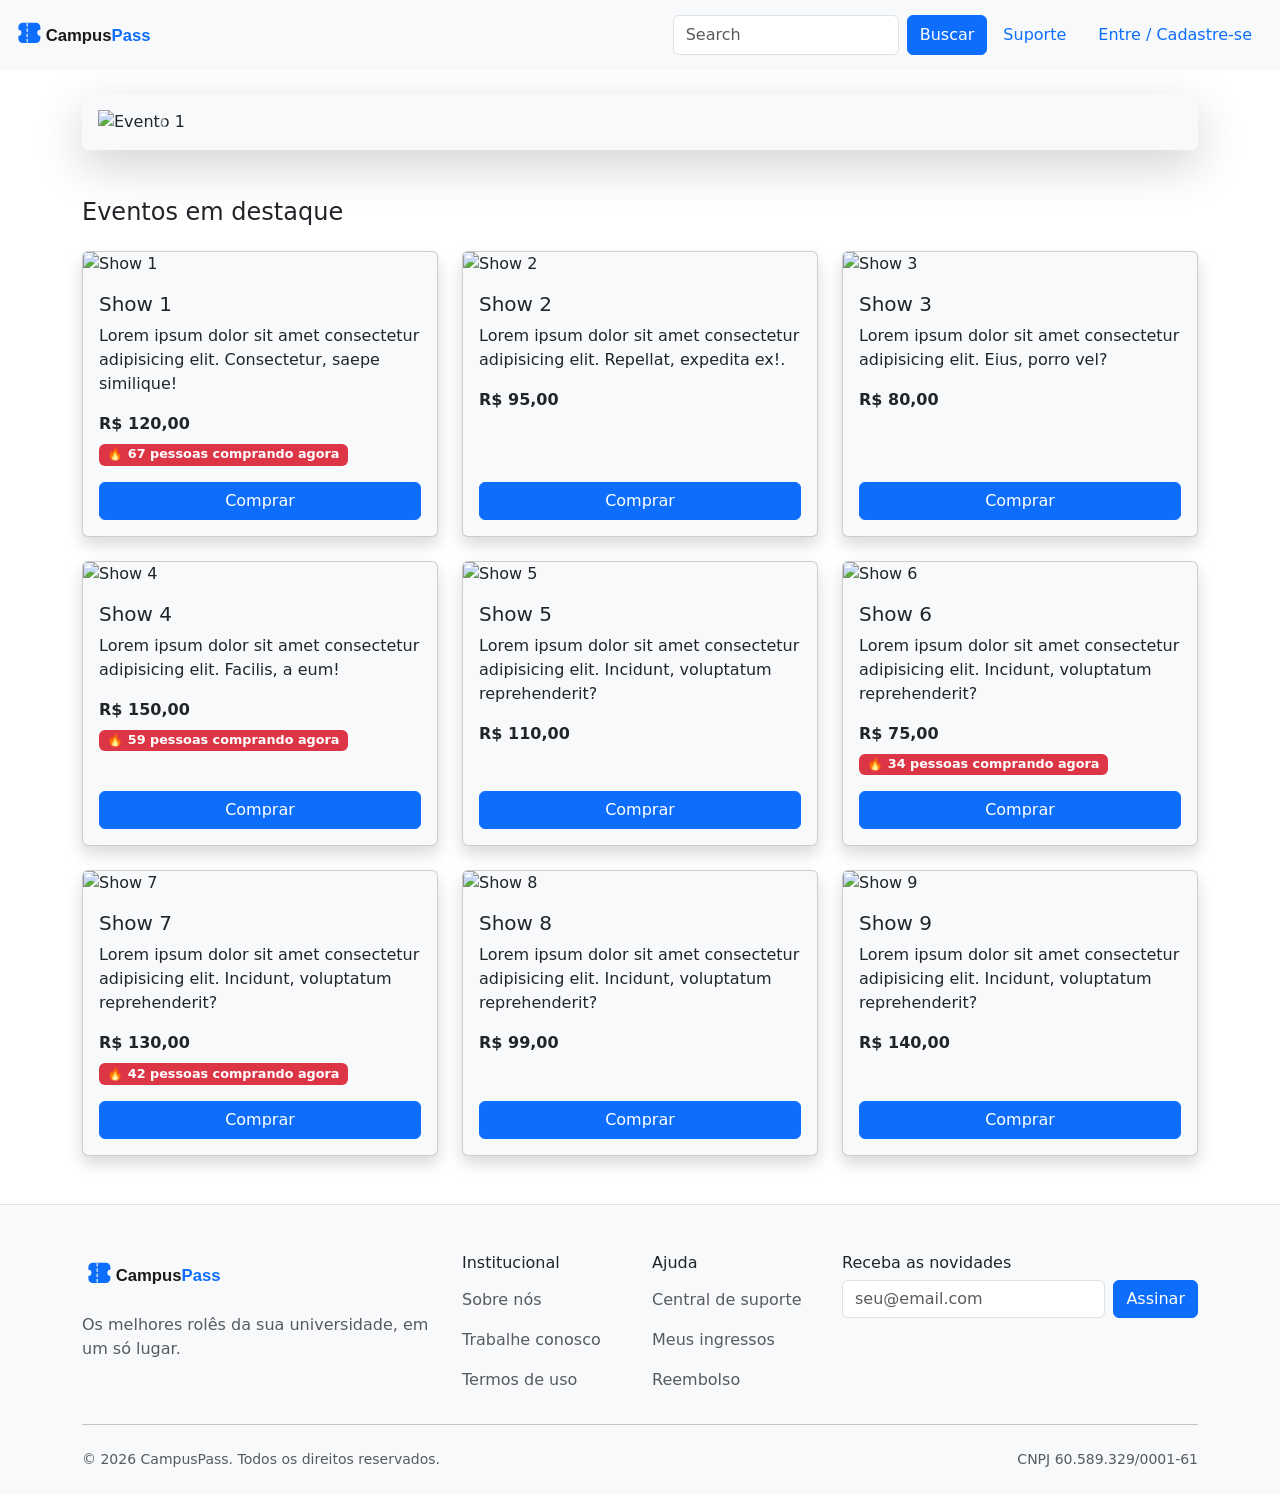
==== index.html @ 146cce56 "Prototipo do CampusPass" ====
<!DOCTYPE html>
<html lang="pt-br">
<head>
    <meta charset="UTF-8">
    <meta name="viewport" content="width=device-width, initial-scale=1.0">
    <link href="https://cdn.jsdelivr.net/npm/bootstrap@5.3.8/dist/css/bootstrap.min.css" rel="stylesheet"
        integrity="sha384-sRIl4kxILFvY47J16cr9ZwB07vP4J8+LH7qKQnuqkuIAvNWLzeN8tE5YBujZqJLB" crossorigin="anonymous">
    <link rel="icon" type="image/svg+xml" href="favicon.svg">
    <title>CampusPass</title>
    <style>
        .card {
            transition: transform .25s ease, box-shadow .25s ease;
        }

        .card:hover {
            transform: translateY(-8px);
            box-shadow: 0 1rem 2rem rgba(0, 0, 0, .18) !important;
        }

        .badge-urgencia {
            font-size: .8rem;
        }
    </style>
</head>

<body class="overflow-auto">
    <nav class="navbar bg-body-tertiary">
        <div class="container-fluid">
            <a class="navbar-brand" href="index.html">
                <img src="logo.svg" alt="CampusPass" width="150" height="44">
            </a>
            <div>
                <ul class="nav justify-content-end">
                    <form class="d-flex" role="search">
                        <input class="form-control me-2" type="search" placeholder="Search" aria-label="Search" />
                        <button class="btn btn-primary" type="submit">Buscar</button>
                    </form>
                    <li class="nav-item">
                        <a class="nav-link active" aria-current="page" href="#">Suporte</a>
                    </li>
                    <li class="nav-item">
                        <a class="nav-link" href="#">Entre / Cadastre-se</a>
                    </li>
                </ul>
            </div>
        </div>
    </nav>

    <div class="container">
        <div id="carouselExampleAutoplaying" class="carousel slide shadow-lg p-3 mb-5 bg-body-tertiary rounded mt-4" data-bs-ride="carousel">
            <div class="carousel-inner">
                <div class="carousel-item active">
                    <img src="https://picsum.photos/500/200" class="d-block w-100" alt="Evento 1">
                    <div class="carousel-caption d-none d-md-block">
                        <h5>Evento 1</h5>
                        <p>Some representative placeholder content for the first slide.</p>
                    </div>
                </div>
                <div class="carousel-item">
                    <img src="https://picsum.photos/500/200" class="d-block w-100" alt="Evento 2">
                    <div class="carousel-caption d-none d-md-block">
                        <h5>Evento 2</h5>
                        <p>Some representative placeholder content for the first slide.</p>
                    </div>
                </div>
                <div class="carousel-item">
                    <img src="https://picsum.photos/500/200" class="d-block w-100" alt="Evento 3">
                    <div class="carousel-caption d-none d-md-block">
                        <h5>Evento 3</h5>
                        <p>Some representative placeholder content for the first slide.</p>
                    </div>
                </div>
            </div>
            <button class="carousel-control-prev" type="button" data-bs-target="#carouselExampleAutoplaying"
                data-bs-slide="prev">
                <span class="carousel-control-prev-icon" aria-hidden="true"></span>
                <span class="visually-hidden">Anterior</span>
            </button>
            <button class="carousel-control-next" type="button" data-bs-target="#carouselExampleAutoplaying"
                data-bs-slide="next">
                <span class="carousel-control-next-icon" aria-hidden="true"></span>
                <span class="visually-hidden">Proximo</span>
            </button>
        </div>

        <h4 class="mt-5 mb-4">Eventos em destaque</h4>

        <div class="row row-cols-1 row-cols-md-3 g-4 mb-5">
            <div class="col">
                <div class="card shadow h-100 d-flex flex-column bg-body-tertiary rounded">
                    <img src="https://picsum.photos/500/200" class="card-img-top" alt="Show 1">
                    <div class="card-body d-flex flex-column">
                        <h5 class="card-title">Show 1</h5>
                        <p class="card-text">Lorem ipsum dolor sit amet consectetur adipisicing elit. Consectetur, saepe
                            similique!</p>
                        <p class="fw-semibold mb-2">R$ 120,00</p>
                        <span class="badge text-bg-danger badge-urgencia align-self-start mb-3">🔥 67 pessoas comprando agora</span>
                        <a href="comprar.html" class="btn btn-primary mt-auto">Comprar</a>
                    </div>
                </div>
            </div>
            <div class="col">
                <div class="card shadow h-100 d-flex flex-column bg-body-tertiary rounded">
                    <img src="https://picsum.photos/500/200" class="card-img-top" alt="Show 2">
                    <div class="card-body d-flex flex-column">
                        <h5 class="card-title">Show 2</h5>
                        <p class="card-text">Lorem ipsum dolor sit amet consectetur adipisicing elit. Repellat, expedita
                            ex!.</p>
                        <p class="fw-semibold mb-2">R$ 95,00</p>
                        <a href="comprar.html" class="btn btn-primary mt-auto">Comprar</a>
                    </div>
                </div>
            </div>
            <div class="col">
                <div class="card shadow h-100 d-flex flex-column bg-body-tertiary rounded">
                    <img src="https://picsum.photos/500/200" class="card-img-top" alt="Show 3">
                    <div class="card-body d-flex flex-column">
                        <h5 class="card-title">Show 3</h5>
                        <p class="card-text">Lorem ipsum dolor sit amet consectetur adipisicing elit. Eius, porro vel?</p>
                        <p class="fw-semibold mb-2">R$ 80,00</p>
                        <a href="comprar.html" class="btn btn-primary mt-auto">Comprar</a>
                    </div>
                </div>
            </div>
            <div class="col">
                <div class="card shadow h-100 d-flex flex-column bg-body-tertiary rounded">
                    <img src="https://picsum.photos/500/200" class="card-img-top" alt="Show 4">
                    <div class="card-body d-flex flex-column">
                        <h5 class="card-title">Show 4</h5>
                        <p class="card-text">Lorem ipsum dolor sit amet consectetur adipisicing elit. Facilis, a eum!</p>
                        <p class="fw-semibold mb-2">R$ 150,00</p>
                        <span class="badge text-bg-danger badge-urgencia align-self-start mb-3">🔥 59 pessoas comprando agora</span>
                        <a href="comprar.html" class="btn btn-primary mt-auto">Comprar</a>
                    </div>
                </div>
            </div>
            <div class="col">
                <div class="card shadow h-100 d-flex flex-column bg-body-tertiary rounded">
                    <img src="https://picsum.photos/500/200" class="card-img-top" alt="Show 5">
                    <div class="card-body d-flex flex-column">
                        <h5 class="card-title">Show 5</h5>
                        <p class="card-text">Lorem ipsum dolor sit amet consectetur adipisicing elit. Incidunt, voluptatum
                            reprehenderit?</p>
                        <p class="fw-semibold mb-2">R$ 110,00</p>
                        <a href="comprar.html" class="btn btn-primary mt-auto">Comprar</a>
                    </div>
                </div>
            </div>
            <div class="col">
                <div class="card shadow h-100 d-flex flex-column bg-body-tertiary rounded">
                    <img src="https://picsum.photos/500/200" class="card-img-top" alt="Show 6">
                    <div class="card-body d-flex flex-column">
                        <h5 class="card-title">Show 6</h5>
                        <p class="card-text">Lorem ipsum dolor sit amet consectetur adipisicing elit. Incidunt, voluptatum
                            reprehenderit?</p>
                        <p class="fw-semibold mb-2">R$ 75,00</p>
                        <span class="badge text-bg-danger badge-urgencia align-self-start mb-3">🔥 34 pessoas comprando agora</span>
                        <a href="comprar.html" class="btn btn-primary mt-auto">Comprar</a>
                    </div>
                </div>
            </div>
            <div class="col">
                <div class="card shadow h-100 d-flex flex-column bg-body-tertiary rounded">
                    <img src="https://picsum.photos/500/200" class="card-img-top" alt="Show 7">
                    <div class="card-body d-flex flex-column">
                        <h5 class="card-title">Show 7</h5>
                        <p class="card-text">Lorem ipsum dolor sit amet consectetur adipisicing elit. Incidunt, voluptatum
                            reprehenderit?</p>
                        <p class="fw-semibold mb-2">R$ 130,00</p>
                        <span class="badge text-bg-danger badge-urgencia align-self-start mb-3">🔥 42 pessoas comprando agora</span>
                        <a href="comprar.html" class="btn btn-primary mt-auto">Comprar</a>
                    </div>
                </div>
            </div>
            <div class="col">
                <div class="card shadow h-100 d-flex flex-column bg-body-tertiary rounded">
                    <img src="https://picsum.photos/500/200" class="card-img-top" alt="Show 8">
                    <div class="card-body d-flex flex-column">
                        <h5 class="card-title">Show 8</h5>
                        <p class="card-text">Lorem ipsum dolor sit amet consectetur adipisicing elit. Incidunt, voluptatum
                            reprehenderit?</p>
                        <p class="fw-semibold mb-2">R$ 99,00</p>
                        <a href="comprar.html" class="btn btn-primary mt-auto">Comprar</a>
                    </div>
                </div>
            </div>
            <div class="col">
                <div class="card shadow h-100 d-flex flex-column bg-body-tertiary rounded">
                    <img src="https://picsum.photos/500/200" class="card-img-top" alt="Show 9">
                    <div class="card-body d-flex flex-column">
                        <h5 class="card-title">Show 9</h5>
                        <p class="card-text">Lorem ipsum dolor sit amet consectetur adipisicing elit. Incidunt, voluptatum
                            reprehenderit?</p>
                        <p class="fw-semibold mb-2">R$ 140,00</p>
                        <a href="comprar.html" class="btn btn-primary mt-auto">Comprar</a>
                    </div>
                </div>
            </div>
        </div>
    </div>

    <footer class="bg-body-tertiary border-top mt-5 pt-5 pb-4">
        <div class="container">
            <div class="row gy-4">
                <div class="col-12 col-md-4">
                    <img src="logo.svg" alt="CampusPass" width="150" height="44">
                    <p class="text-body-secondary mt-3 mb-0">
                        Os melhores rolês da sua universidade, em um só lugar.
                    </p>
                </div>
                <div class="col-6 col-md-2">
                    <h6>Institucional</h6>
                    <ul class="nav flex-column">
                        <li class="nav-item"><a href="#" class="nav-link px-0 text-body-secondary">Sobre nós</a></li>
                        <li class="nav-item"><a href="#" class="nav-link px-0 text-body-secondary">Trabalhe conosco</a></li>
                        <li class="nav-item"><a href="#" class="nav-link px-0 text-body-secondary">Termos de uso</a></li>
                    </ul>
                </div>
                <div class="col-6 col-md-2">
                    <h6>Ajuda</h6>
                    <ul class="nav flex-column">
                        <li class="nav-item"><a href="#" class="nav-link px-0 text-body-secondary">Central de suporte</a></li>
                        <li class="nav-item"><a href="#" class="nav-link px-0 text-body-secondary">Meus ingressos</a></li>
                        <li class="nav-item"><a href="#" class="nav-link px-0 text-body-secondary">Reembolso</a></li>
                    </ul>
                </div>
                <div class="col-12 col-md-4">
                    <h6>Receba as novidades</h6>
                    <form class="d-flex gap-2">
                        <input type="email" class="form-control" placeholder="seu@email.com" aria-label="E-mail">
                        <button class="btn btn-primary" type="submit">Assinar</button>
                    </form>
                </div>
            </div>
            <hr class="my-4">
            <div class="d-flex flex-column flex-sm-row justify-content-between align-items-center">
                <small class="text-body-secondary">© 2026 CampusPass. Todos os direitos reservados.</small>
                <small class="text-body-secondary">CNPJ 60.589.329/0001-61</small>
            </div>
        </div>
    </footer>

    <script src="https://cdn.jsdelivr.net/npm/bootstrap@5.3.8/dist/js/bootstrap.bundle.min.js"
        integrity="sha384-FKyoEForCGlyvwx9Hj09JcYn3nv7wiPVlz7YYwJrWVcXK/BmnVDxM+D2scQbITxI"
        crossorigin="anonymous"></script>
</body>
</html>
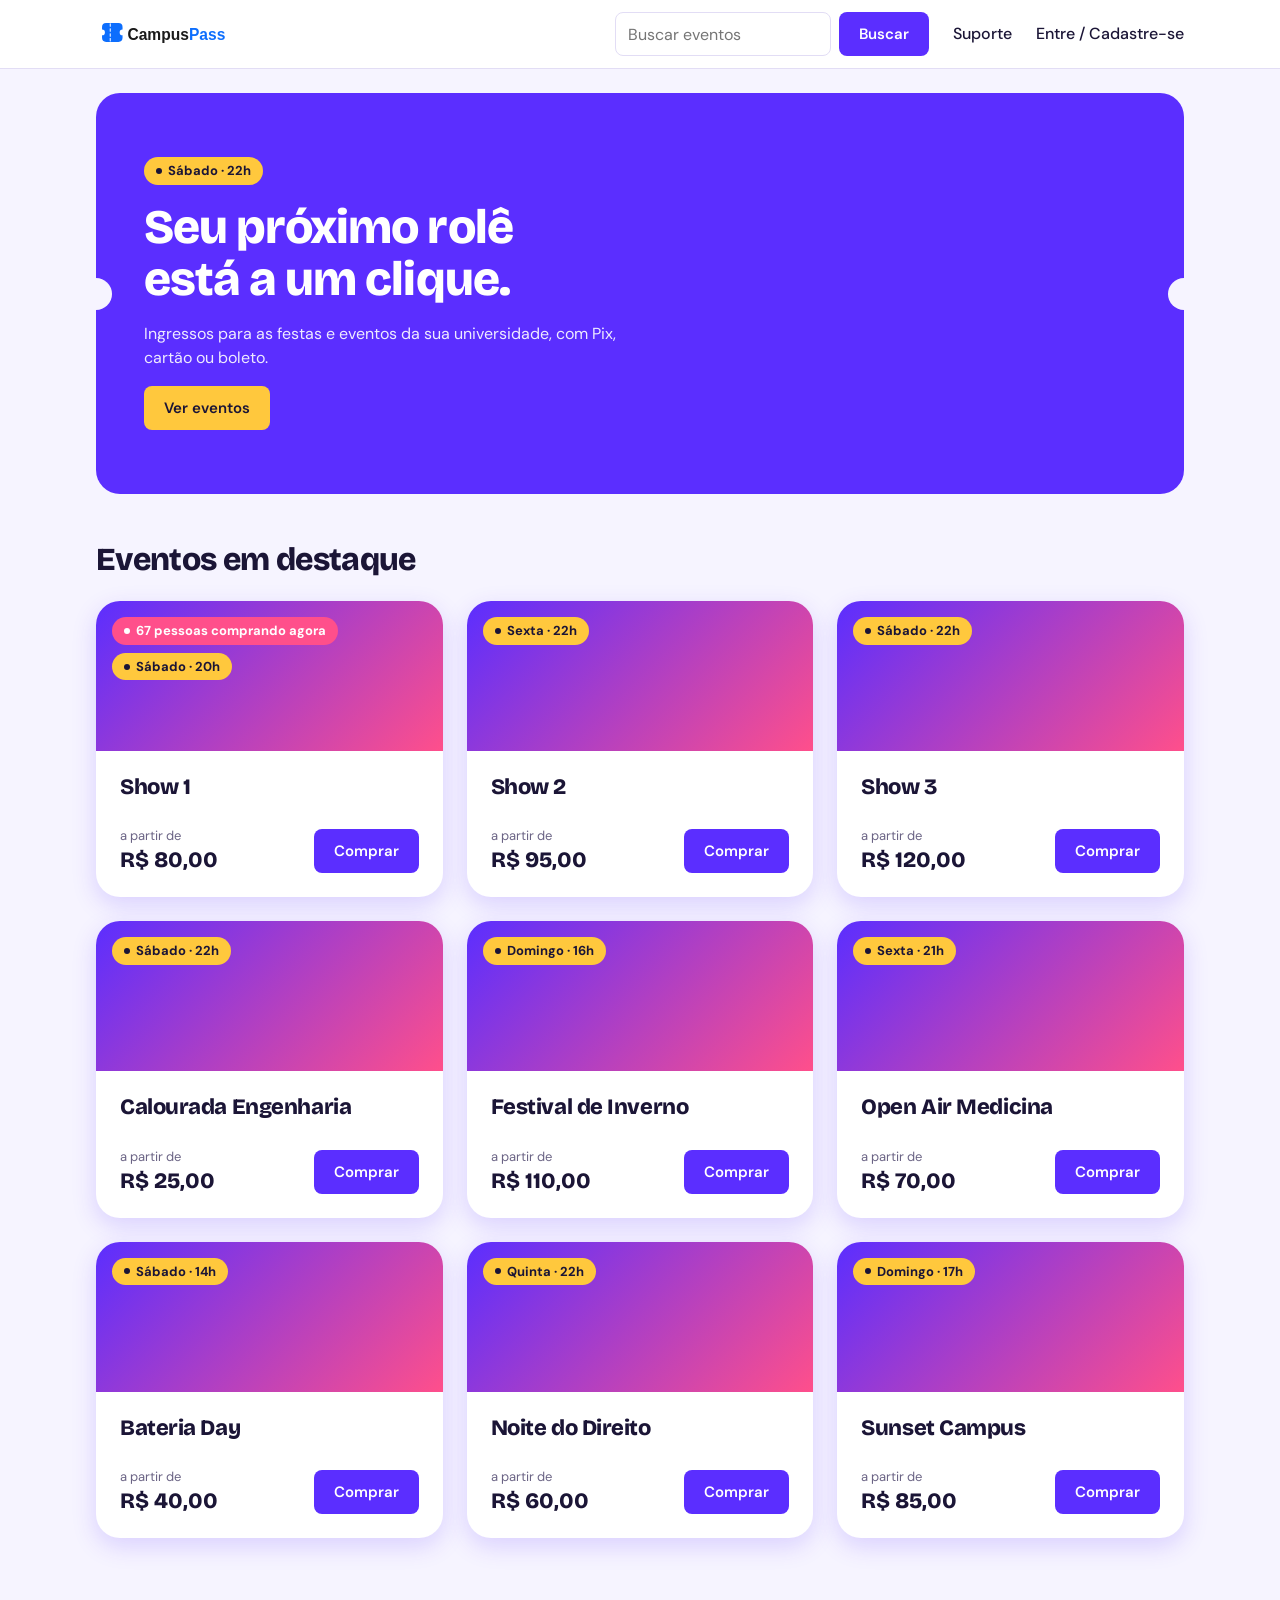
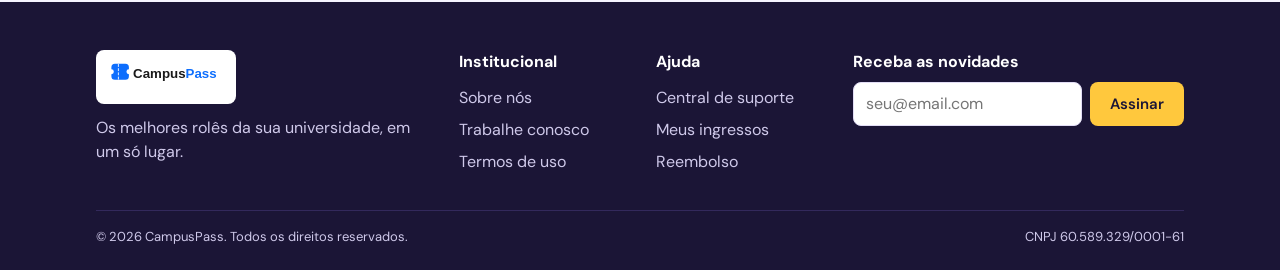
==== commit 8e06a0f2: "código atualizado para a versão do design system" ====
--- a/index.html
+++ b/index.html
@@ -1,247 +1,18 @@
-<!DOCTYPE html>
-<html lang="pt-br">
-<head>
-    <meta charset="UTF-8">
-    <meta name="viewport" content="width=device-width, initial-scale=1.0">
-    <link href="https://cdn.jsdelivr.net/npm/bootstrap@5.3.8/dist/css/bootstrap.min.css" rel="stylesheet"
-        integrity="sha384-sRIl4kxILFvY47J16cr9ZwB07vP4J8+LH7qKQnuqkuIAvNWLzeN8tE5YBujZqJLB" crossorigin="anonymous">
-    <link rel="icon" type="image/svg+xml" href="favicon.svg">
-    <title>CampusPass</title>
-    <style>
-        .card {
-            transition: transform .25s ease, box-shadow .25s ease;
-        }
-
-        .card:hover {
-            transform: translateY(-8px);
-            box-shadow: 0 1rem 2rem rgba(0, 0, 0, .18) !important;
-        }
-
-        .badge-urgencia {
-            font-size: .8rem;
-        }
-    </style>
-</head>
-
-<body class="overflow-auto">
-    <nav class="navbar bg-body-tertiary">
-        <div class="container-fluid">
-            <a class="navbar-brand" href="index.html">
-                <img src="logo.svg" alt="CampusPass" width="150" height="44">
-            </a>
-            <div>
-                <ul class="nav justify-content-end">
-                    <form class="d-flex" role="search">
-                        <input class="form-control me-2" type="search" placeholder="Search" aria-label="Search" />
-                        <button class="btn btn-primary" type="submit">Buscar</button>
-                    </form>
-                    <li class="nav-item">
-                        <a class="nav-link active" aria-current="page" href="#">Suporte</a>
-                    </li>
-                    <li class="nav-item">
-                        <a class="nav-link" href="#">Entre / Cadastre-se</a>
-                    </li>
-                </ul>
-            </div>
-        </div>
-    </nav>
-
-    <div class="container">
-        <div id="carouselExampleAutoplaying" class="carousel slide shadow-lg p-3 mb-5 bg-body-tertiary rounded mt-4" data-bs-ride="carousel">
-            <div class="carousel-inner">
-                <div class="carousel-item active">
-                    <img src="https://picsum.photos/500/200" class="d-block w-100" alt="Evento 1">
-                    <div class="carousel-caption d-none d-md-block">
-                        <h5>Evento 1</h5>
-                        <p>Some representative placeholder content for the first slide.</p>
-                    </div>
-                </div>
-                <div class="carousel-item">
-                    <img src="https://picsum.photos/500/200" class="d-block w-100" alt="Evento 2">
-                    <div class="carousel-caption d-none d-md-block">
-                        <h5>Evento 2</h5>
-                        <p>Some representative placeholder content for the first slide.</p>
-                    </div>
-                </div>
-                <div class="carousel-item">
-                    <img src="https://picsum.photos/500/200" class="d-block w-100" alt="Evento 3">
-                    <div class="carousel-caption d-none d-md-block">
-                        <h5>Evento 3</h5>
-                        <p>Some representative placeholder content for the first slide.</p>
-                    </div>
-                </div>
-            </div>
-            <button class="carousel-control-prev" type="button" data-bs-target="#carouselExampleAutoplaying"
-                data-bs-slide="prev">
-                <span class="carousel-control-prev-icon" aria-hidden="true"></span>
-                <span class="visually-hidden">Anterior</span>
-            </button>
-            <button class="carousel-control-next" type="button" data-bs-target="#carouselExampleAutoplaying"
-                data-bs-slide="next">
-                <span class="carousel-control-next-icon" aria-hidden="true"></span>
-                <span class="visually-hidden">Proximo</span>
-            </button>
-        </div>
-
-        <h4 class="mt-5 mb-4">Eventos em destaque</h4>
-
-        <div class="row row-cols-1 row-cols-md-3 g-4 mb-5">
-            <div class="col">
-                <div class="card shadow h-100 d-flex flex-column bg-body-tertiary rounded">
-                    <img src="https://picsum.photos/500/200" class="card-img-top" alt="Show 1">
-                    <div class="card-body d-flex flex-column">
-                        <h5 class="card-title">Show 1</h5>
-                        <p class="card-text">Lorem ipsum dolor sit amet consectetur adipisicing elit. Consectetur, saepe
-                            similique!</p>
-                        <p class="fw-semibold mb-2">R$ 120,00</p>
-                        <span class="badge text-bg-danger badge-urgencia align-self-start mb-3">🔥 67 pessoas comprando agora</span>
-                        <a href="comprar.html" class="btn btn-primary mt-auto">Comprar</a>
-                    </div>
-                </div>
-            </div>
-            <div class="col">
-                <div class="card shadow h-100 d-flex flex-column bg-body-tertiary rounded">
-                    <img src="https://picsum.photos/500/200" class="card-img-top" alt="Show 2">
-                    <div class="card-body d-flex flex-column">
-                        <h5 class="card-title">Show 2</h5>
-                        <p class="card-text">Lorem ipsum dolor sit amet consectetur adipisicing elit. Repellat, expedita
-                            ex!.</p>
-                        <p class="fw-semibold mb-2">R$ 95,00</p>
-                        <a href="comprar.html" class="btn btn-primary mt-auto">Comprar</a>
-                    </div>
-                </div>
-            </div>
-            <div class="col">
-                <div class="card shadow h-100 d-flex flex-column bg-body-tertiary rounded">
-                    <img src="https://picsum.photos/500/200" class="card-img-top" alt="Show 3">
-                    <div class="card-body d-flex flex-column">
-                        <h5 class="card-title">Show 3</h5>
-                        <p class="card-text">Lorem ipsum dolor sit amet consectetur adipisicing elit. Eius, porro vel?</p>
-                        <p class="fw-semibold mb-2">R$ 80,00</p>
-                        <a href="comprar.html" class="btn btn-primary mt-auto">Comprar</a>
-                    </div>
-                </div>
-            </div>
-            <div class="col">
-                <div class="card shadow h-100 d-flex flex-column bg-body-tertiary rounded">
-                    <img src="https://picsum.photos/500/200" class="card-img-top" alt="Show 4">
-                    <div class="card-body d-flex flex-column">
-                        <h5 class="card-title">Show 4</h5>
-                        <p class="card-text">Lorem ipsum dolor sit amet consectetur adipisicing elit. Facilis, a eum!</p>
-                        <p class="fw-semibold mb-2">R$ 150,00</p>
-                        <span class="badge text-bg-danger badge-urgencia align-self-start mb-3">🔥 59 pessoas comprando agora</span>
-                        <a href="comprar.html" class="btn btn-primary mt-auto">Comprar</a>
-                    </div>
-                </div>
-            </div>
-            <div class="col">
-                <div class="card shadow h-100 d-flex flex-column bg-body-tertiary rounded">
-                    <img src="https://picsum.photos/500/200" class="card-img-top" alt="Show 5">
-                    <div class="card-body d-flex flex-column">
-                        <h5 class="card-title">Show 5</h5>
-                        <p class="card-text">Lorem ipsum dolor sit amet consectetur adipisicing elit. Incidunt, voluptatum
-                            reprehenderit?</p>
-                        <p class="fw-semibold mb-2">R$ 110,00</p>
-                        <a href="comprar.html" class="btn btn-primary mt-auto">Comprar</a>
-                    </div>
-                </div>
-            </div>
-            <div class="col">
-                <div class="card shadow h-100 d-flex flex-column bg-body-tertiary rounded">
-                    <img src="https://picsum.photos/500/200" class="card-img-top" alt="Show 6">
-                    <div class="card-body d-flex flex-column">
-                        <h5 class="card-title">Show 6</h5>
-                        <p class="card-text">Lorem ipsum dolor sit amet consectetur adipisicing elit. Incidunt, voluptatum
-                            reprehenderit?</p>
-                        <p class="fw-semibold mb-2">R$ 75,00</p>
-                        <span class="badge text-bg-danger badge-urgencia align-self-start mb-3">🔥 34 pessoas comprando agora</span>
-                        <a href="comprar.html" class="btn btn-primary mt-auto">Comprar</a>
-                    </div>
-                </div>
-            </div>
-            <div class="col">
-                <div class="card shadow h-100 d-flex flex-column bg-body-tertiary rounded">
-                    <img src="https://picsum.photos/500/200" class="card-img-top" alt="Show 7">
-                    <div class="card-body d-flex flex-column">
-                        <h5 class="card-title">Show 7</h5>
-                        <p class="card-text">Lorem ipsum dolor sit amet consectetur adipisicing elit. Incidunt, voluptatum
-                            reprehenderit?</p>
-                        <p class="fw-semibold mb-2">R$ 130,00</p>
-                        <span class="badge text-bg-danger badge-urgencia align-self-start mb-3">🔥 42 pessoas comprando agora</span>
-                        <a href="comprar.html" class="btn btn-primary mt-auto">Comprar</a>
-                    </div>
-                </div>
-            </div>
-            <div class="col">
-                <div class="card shadow h-100 d-flex flex-column bg-body-tertiary rounded">
-                    <img src="https://picsum.photos/500/200" class="card-img-top" alt="Show 8">
-                    <div class="card-body d-flex flex-column">
-                        <h5 class="card-title">Show 8</h5>
-                        <p class="card-text">Lorem ipsum dolor sit amet consectetur adipisicing elit. Incidunt, voluptatum
-                            reprehenderit?</p>
-                        <p class="fw-semibold mb-2">R$ 99,00</p>
-                        <a href="comprar.html" class="btn btn-primary mt-auto">Comprar</a>
-                    </div>
-                </div>
-            </div>
-            <div class="col">
-                <div class="card shadow h-100 d-flex flex-column bg-body-tertiary rounded">
-                    <img src="https://picsum.photos/500/200" class="card-img-top" alt="Show 9">
-                    <div class="card-body d-flex flex-column">
-                        <h5 class="card-title">Show 9</h5>
-                        <p class="card-text">Lorem ipsum dolor sit amet consectetur adipisicing elit. Incidunt, voluptatum
-                            reprehenderit?</p>
-                        <p class="fw-semibold mb-2">R$ 140,00</p>
-                        <a href="comprar.html" class="btn btn-primary mt-auto">Comprar</a>
-                    </div>
-                </div>
-            </div>
-        </div>
-    </div>
-
-    <footer class="bg-body-tertiary border-top mt-5 pt-5 pb-4">
-        <div class="container">
-            <div class="row gy-4">
-                <div class="col-12 col-md-4">
-                    <img src="logo.svg" alt="CampusPass" width="150" height="44">
-                    <p class="text-body-secondary mt-3 mb-0">
-                        Os melhores rolês da sua universidade, em um só lugar.
-                    </p>
-                </div>
-                <div class="col-6 col-md-2">
-                    <h6>Institucional</h6>
-                    <ul class="nav flex-column">
-                        <li class="nav-item"><a href="#" class="nav-link px-0 text-body-secondary">Sobre nós</a></li>
-                        <li class="nav-item"><a href="#" class="nav-link px-0 text-body-secondary">Trabalhe conosco</a></li>
-                        <li class="nav-item"><a href="#" class="nav-link px-0 text-body-secondary">Termos de uso</a></li>
-                    </ul>
-                </div>
-                <div class="col-6 col-md-2">
-                    <h6>Ajuda</h6>
-                    <ul class="nav flex-column">
-                        <li class="nav-item"><a href="#" class="nav-link px-0 text-body-secondary">Central de suporte</a></li>
-                        <li class="nav-item"><a href="#" class="nav-link px-0 text-body-secondary">Meus ingressos</a></li>
-                        <li class="nav-item"><a href="#" class="nav-link px-0 text-body-secondary">Reembolso</a></li>
-                    </ul>
-                </div>
-                <div class="col-12 col-md-4">
-                    <h6>Receba as novidades</h6>
-                    <form class="d-flex gap-2">
-                        <input type="email" class="form-control" placeholder="seu@email.com" aria-label="E-mail">
-                        <button class="btn btn-primary" type="submit">Assinar</button>
-                    </form>
-                </div>
-            </div>
-            <hr class="my-4">
-            <div class="d-flex flex-column flex-sm-row justify-content-between align-items-center">
-                <small class="text-body-secondary">© 2026 CampusPass. Todos os direitos reservados.</small>
-                <small class="text-body-secondary">CNPJ 60.589.329/0001-61</small>
-            </div>
-        </div>
-    </footer>
-
-    <script src="https://cdn.jsdelivr.net/npm/bootstrap@5.3.8/dist/js/bootstrap.bundle.min.js"
-        integrity="sha384-FKyoEForCGlyvwx9Hj09JcYn3nv7wiPVlz7YYwJrWVcXK/BmnVDxM+D2scQbITxI"
-        crossorigin="anonymous"></script>
-</body>
-</html>+<!DOCTYPE html>
+<html lang="pt-br"><head><meta charset="UTF-8"><meta name="viewport" content="width=device-width, initial-scale=1.0"><link rel="icon" type="image/svg+xml" sizes="any" href="favicon.svg?v=2"><link rel="preconnect" href="https://fonts.googleapis.com"><link rel="preconnect" href="https://fonts.gstatic.com" crossorigin><link href="https://fonts.googleapis.com/css2?family=Bricolage+Grotesque:wght@600;800&family=DM+Sans:wght@400;500;600;700&display=swap" rel="stylesheet"><link rel="stylesheet" href="styles.css"><title>CampusPass</title></head>
+<body data-page="index">
+<main class="wrap">
+  <section class="hero">
+    <span class="tag yellow">Sábado · 22h</span>
+    <h1>Seu próximo rolê está a um clique.</h1>
+    <p>Ingressos para as festas e eventos da sua universidade, com Pix, cartão ou boleto.</p>
+    <a class="btn btn-yellow" href="#eventos">Ver eventos</a>
+  </section>
+  <section id="eventos">
+    <div class="sec-head"><h2>Eventos em destaque</h2>
+    </div>
+    <div class="grid" id="listaEventos"></div>
+  </section>
+</main>
+<script src="site.js"></script>
+</body></html>
--- a/styles.css
+++ b/styles.css
@@ -0,0 +1,824 @@
+:root {
+  /* Cores da marca */
+  --violet: #5B2EFF;   /* Pass Violeta  — primária  */
+  --coral:  #FF4F8B;   /* Rolê Coral    — destaque  */
+  --yellow: #FFC83D;   /* Pista Amarelo — selo e foco */
+  --night:  #1B1536;   /* Noite         — texto     */
+  --paper:  #F6F4FF;   /* Papel         — fundo     */
+  --green:  #12805C;   /* Confirmado    — sucesso   */
+
+  --bg:      var(--paper);
+  --surface: #FFFFFF;
+  --text:    var(--night);
+  --muted:   #6B6485;
+  --line:    #E2DDF5;
+  --soft:    #ECE8FF;
+  --link:    #5B2EFF;
+  --err:     #D8264A;
+  --r1: 8px;
+  --r2: 14px;
+  --r3: 24px;
+  --shadow: 0 8px 24px rgba(91, 46, 255, .18);
+}
+
+@media (prefers-color-scheme: dark) {
+  :root {
+    --bg:      #120E27;
+    --surface: #1B1536;
+    --text:    #F6F4FF;
+    --muted:   #A9A2C7;
+    --line:    #33295C;
+    --soft:    #2A2050;
+    --link:    #A48FFF;
+    --err:     #FF7A94;
+    --shadow:  0 8px 24px rgba(0, 0, 0, .45);
+  }
+}
+
+* {
+  box-sizing: border-box;
+  margin: 0;
+}
+
+body {
+  font: 16px/1.5 "DM Sans", system-ui, sans-serif;
+  background: var(--bg);
+  color: var(--text);
+}
+
+h1, h2, h3 {
+  font-family: "Bricolage Grotesque", "DM Sans", sans-serif;
+  font-weight: 800;
+  line-height: 1.1;
+  letter-spacing: -.02em;
+}
+
+h1 { font-size: clamp(2.25rem, 6vw, 3rem); }
+h2 { font-size: 2rem; }
+h3 { font-size: 1.375rem; }
+
+:focus-visible {
+  outline: 3px solid var(--yellow);
+  outline-offset: 2px;
+}
+
+.wrap {
+  max-width: 1120px;
+  margin: 0 auto;
+  padding: 0 16px;
+}
+
+.small {
+  font-size: 13px;
+  color: var(--muted);
+}
+
+.nav {
+  position: sticky;
+  top: 0;
+  z-index: 10;
+  background: var(--surface);
+  border-bottom: 1px solid var(--line);
+}
+
+.nav-in {
+  display: flex;
+  align-items: center;
+  flex-wrap: wrap;
+  gap: 24px;
+  min-height: 68px;
+}
+
+.brand {
+  display: flex;
+}
+
+@media (prefers-color-scheme: dark) {
+  .brand {
+    background: #FFFFFF;
+    border-radius: var(--r1);
+    padding: 4px 8px;
+  }
+}
+
+.menu {
+  display: flex;
+  align-items: center;
+  gap: 24px;
+  margin-left: auto;
+}
+
+.menu > a {
+  color: var(--text);
+  text-decoration: none;
+  font-weight: 500;
+}
+
+.menu > a:hover {
+  color: var(--link);
+}
+
+.search {
+  display: flex;
+  gap: 8px;
+}
+
+.burger {
+  display: none;
+  width: 44px;
+  height: 44px;
+  margin-left: auto;
+  border: 1.5px solid var(--line);
+  border-radius: var(--r1);
+  background: none;
+  color: var(--text);
+  font-size: 20px;
+  cursor: pointer;
+}
+
+.btn {
+  display: inline-flex;
+  align-items: center;
+  justify-content: center;
+  height: 44px;
+  padding: 0 20px;
+  border: 0;
+  border-radius: var(--r1);
+  font: 600 15px "DM Sans", sans-serif;
+  text-decoration: none;
+  white-space: nowrap;
+  cursor: pointer;
+}
+
+.btn-block {
+  width: 100%;
+}
+
+.btn-primary {
+  background: var(--violet);
+  color: #FFFFFF;
+}
+
+.btn-primary:hover {
+  background: #4A1FE6;
+}
+
+.btn-sec {
+  background: var(--soft);
+  color: var(--link);
+}
+
+.btn-ghost {
+  background: none;
+  color: var(--link);
+}
+
+.btn-yellow {
+  background: var(--yellow);
+  color: var(--night);
+}
+
+.btn:disabled {
+  background: #B8A6FF;
+  color: #FFFFFF;
+  cursor: not-allowed;
+}
+
+.in {
+  width: 100%;
+  height: 44px;
+  padding: 0 12px;
+  border: 1.5px solid var(--line);
+  border-radius: var(--r1);
+  background: var(--surface);
+  color: var(--text);
+  font: inherit;
+}
+
+.in:focus {
+  outline: none;
+  border-color: var(--violet);
+  box-shadow: 0 0 0 3px rgba(91, 46, 255, .2);
+}
+
+.field {
+  display: flex;
+  flex-direction: column;
+  gap: 4px;
+}
+
+.field label {
+  font-size: 13px;
+  font-weight: 600;
+}
+
+.hint {
+  font-size: 13px;
+  color: var(--muted);
+}
+
+.msg {
+  display: none;
+  font-size: 13px;
+  color: var(--err);
+}
+
+.field.err .in {
+  border-color: var(--err);
+}
+
+.field.err .msg {
+  display: block;
+}
+
+.field.err .hint {
+  display: none;
+}
+
+.err-top {
+  display: none;
+  font-size: 13px;
+  color: var(--err);
+}
+
+.pw {
+  display: flex;
+  gap: 8px;
+}
+
+.two {
+  display: grid;
+  grid-template-columns: 1fr 1fr;
+  gap: 12px;
+}
+
+.form-grid {
+  display: grid;
+  grid-template-columns: repeat(6, 1fr);
+  gap: 16px;
+}
+
+.s2 { grid-column: span 2; }
+.s3 { grid-column: span 3; }
+.s4 { grid-column: span 4; }
+.s6 { grid-column: span 6; }
+
+.tag {
+  display: inline-flex;
+  align-items: center;
+  gap: 6px;
+  padding: 4px 12px;
+  border-radius: 99px;
+  font-size: 13px;
+  font-weight: 700;
+}
+
+.tag::before {
+  content: "";
+  width: 6px;
+  height: 6px;
+  border-radius: 50%;
+  background: currentColor;
+}
+
+.tag.coral  { background: var(--coral);  color: #FFFFFF;      }
+.tag.yellow { background: var(--yellow); color: var(--night); }
+.tag.green  { background: var(--green);  color: #FFFFFF;      } 
+
+.card {
+  padding: 24px;
+  border: 1px solid var(--line);
+  border-radius: var(--r3);
+  background: var(--surface);
+}
+
+.hero {
+  position: relative;
+  overflow: hidden;
+  display: flex;
+  flex-direction: column;
+  align-items: flex-start;
+  gap: 16px;
+  margin: 24px 0 48px;
+  padding: 64px 48px;
+  border-radius: var(--r3);
+  background: var(--violet);
+  color: #FFFFFF;
+}
+
+.hero::before,
+.hero::after {
+  content: "";
+  position: absolute;
+  top: 50%;
+  width: 32px;
+  height: 32px;
+  border-radius: 50%;
+  background: var(--bg);
+  transform: translateY(-50%);
+}
+
+.hero::before { left: -16px; }
+.hero::after  { right: -16px; }
+
+.hero h1 {
+  max-width: 14ch;
+}
+
+.hero p {
+  max-width: 44ch;
+  opacity: .9;
+}
+
+.sec-head {
+  display: flex;
+  justify-content: space-between;
+  align-items: baseline;
+  margin-bottom: 24px;
+}
+
+.grid {
+  display: grid;
+  grid-template-columns: repeat(auto-fill, minmax(280px, 1fr));
+  gap: 24px;
+}
+
+.ev {
+  display: flex;
+  flex-direction: column;
+  overflow: hidden;
+  border-radius: var(--r3);
+  background: var(--surface);
+  box-shadow: var(--shadow);
+  transition: transform .25s ease, box-shadow .25s ease;
+}
+
+.ev:hover,
+.ev:focus-within {
+  transform: translateY(-8px);
+  box-shadow: 0 20px 40px rgba(91, 46, 255, .32);
+}
+
+.ev-top {
+  display: flex;
+  flex-wrap: wrap;
+  align-content: flex-start;
+  gap: 8px;
+  height: 150px;
+  padding: 16px;
+  background: linear-gradient(135deg, var(--violet), var(--coral));
+}
+
+.ev-body {
+  display: flex;
+  flex-direction: column;
+  flex: 1;
+  gap: 8px;
+  padding: 24px;
+}
+
+.ev-foot {
+  display: flex;
+  justify-content: space-between;
+  align-items: flex-end;
+  gap: 12px;
+  margin-top: auto;
+  padding-top: 16px;
+}
+
+.price {
+  font: 800 1.375rem "Bricolage Grotesque", sans-serif;
+}
+
+.auth {
+  display: grid;
+  grid-template-columns: 1fr 1fr;
+  min-height: 100vh;
+}
+
+.auth-art {
+  display: flex;
+  flex-direction: column;
+  justify-content: space-between;
+  padding: 48px;
+  background: linear-gradient(160deg, var(--violet), var(--coral));
+  color: #FFFFFF;
+}
+
+.auth-art .brand {
+  align-self: flex-start;
+  padding: 8px 12px;
+  border-radius: var(--r2);
+  background: #FFFFFF;
+}
+
+.auth-form {
+  display: flex;
+  align-items: center;
+  justify-content: center;
+  padding: 32px;
+}
+
+.auth-box {
+  display: flex;
+  flex-direction: column;
+  gap: 16px;
+  width: 100%;
+  max-width: 400px;
+}
+
+.ev-head {
+  display: grid;
+  grid-template-columns: 240px 1fr;
+  overflow: hidden;
+  margin: 24px 0;
+  padding: 0;
+}
+
+.ev-head .art {
+  min-height: 160px;
+  background: linear-gradient(135deg, var(--violet), var(--coral));
+}
+
+.ev-head .txt {
+  display: flex;
+  flex-direction: column;
+  gap: 8px;
+  padding: 24px;
+}
+
+.cols {
+  display: grid;
+  grid-template-columns: 1.4fr 1fr;
+  align-items: start;
+  gap: 24px;
+}
+
+.row {
+  display: flex;
+  justify-content: space-between;
+  align-items: center;
+  gap: 16px;
+  margin-bottom: 12px;
+  padding: 16px;
+  border: 1.5px solid var(--line);
+  border-radius: var(--r2);
+}
+
+.row b {
+  display: block;
+}
+
+.row.sel {
+  border-color: var(--violet);
+  background: var(--soft);
+}
+
+.step {
+  display: inline-flex;
+  align-items: center;
+  gap: 8px;
+  padding: 4px;
+  border-radius: 99px;
+  background: var(--soft);
+}
+
+.step button {
+  width: 32px;
+  height: 32px;
+  border: 0;
+  border-radius: 50%;
+  background: var(--surface);
+  color: var(--link);
+  font: 700 18px/1 sans-serif;
+  cursor: pointer;
+}
+
+.step .plus {
+  background: var(--violet);
+  color: #FFFFFF;
+}
+
+.step output {
+  min-width: 20px;
+  text-align: center;
+  font-weight: 700;
+}
+
+.seg {
+  display: flex;
+  gap: 4px;
+  margin: 16px 0 24px;
+  padding: 4px;
+  border-radius: 99px;
+  background: var(--soft);
+}
+
+.seg button {
+  flex: 1;
+  height: 40px;
+  border: 0;
+  border-radius: 99px;
+  background: none;
+  color: var(--text);
+  font: 600 15px "DM Sans", sans-serif;
+  cursor: pointer;
+}
+
+.seg button[aria-selected=true] {
+  background: var(--violet);
+  color: #FFFFFF;
+}
+
+.pane {
+  display: flex;
+  flex-direction: column;
+  gap: 16px;
+}
+
+.pane[hidden] {
+  display: none;
+}
+
+.pix {
+  align-items: center;
+  text-align: center;
+}
+
+.pix img {
+  padding: 8px;
+  border: 1px solid var(--line);
+  border-radius: var(--r2);
+  background: #FFFFFF;
+}
+
+.cc {
+  display: flex;
+  flex-direction: column;
+  justify-content: space-between;
+  width: 100%;
+  max-width: 340px;
+  aspect-ratio: 1.586;
+  margin: 0 auto 8px;
+  padding: 20px;
+  border: 1px solid rgba(255, 255, 255, .55);
+  border-radius: var(--r3);
+  background:
+    linear-gradient(135deg, rgba(255, 255, 255, .35), rgba(255, 255, 255, 0) 60%),
+    #A898DE;
+  box-shadow: var(--shadow), inset 0 1px 0 rgba(255, 255, 255, .5);
+  color: #FFFFFF;
+}
+
+.cc-brand {
+  display: flex;
+  align-items: center;
+  justify-content: center;
+  width: 52px;
+  height: 34px;
+  border: 1px solid rgba(0, 0, 0, .08);
+  border-radius: 6px;
+  background: #FFFFFF;
+}
+
+.cc-brand i {
+  width: 18px;
+  height: 18px;
+  border-radius: 50%;
+  background: #EB001B;
+}
+
+.cc-brand i + i {
+  margin-left: -6px;
+  background: #F79E1B;
+  opacity: .9;
+}
+
+.cc-num {
+  font-size: 1.125rem;
+  letter-spacing: .1em;
+  white-space: pre;
+}
+
+.cc-foot {
+  display: flex;
+  justify-content: space-between;
+  font-size: 13px;
+}
+
+.sum {
+  position: sticky;
+  top: 84px;
+}
+
+.sum .ln {
+  display: flex;
+  justify-content: space-between;
+  padding: 4px 0;
+}
+
+.sum .tot {
+  margin: 12px 0 16px;
+  padding-top: 12px;
+  border-top: 1px solid var(--line);
+  font: 800 1.375rem "Bricolage Grotesque", sans-serif;
+}
+
+dialog {
+  width: calc(100% - 32px);
+  max-width: 460px;
+  max-height: calc(100vh - 32px);
+  overflow: auto;
+  margin: auto;
+  padding: 48px 32px;
+  border: 0;
+  border-radius: var(--r3);
+  background: var(--surface);
+  box-shadow: var(--shadow);
+  color: var(--text);
+  text-align: center;
+}
+
+dialog::backdrop {
+  background: rgba(27, 21, 54, .6);
+}
+
+dialog h3 {
+  margin: 16px 0 8px;
+}
+
+dialog .btn {
+  margin-top: 24px;
+}
+
+.tks {
+  display: flex;
+  flex-direction: column;
+  gap: 12px;
+  margin-top: 24px;
+  text-align: left;
+}
+
+.tk {
+  position: relative;
+  overflow: hidden;
+  padding: 24px;
+  border-radius: var(--r3);
+  background: var(--violet);
+  box-shadow: var(--shadow);
+  color: #FFFFFF;
+}
+
+.tk h4 {
+  font: 800 1.5rem/1.1 "Bricolage Grotesque", sans-serif;
+  letter-spacing: -.02em;
+}
+
+.tk p {
+  margin-top: 8px;
+  opacity: .85;
+}
+
+.tk-line {
+  position: relative;
+  height: 0;
+  margin: 24px 0;
+}
+
+.tk-line::before {
+  content: "";
+  position: absolute;
+  top: 0;
+  left: 0;
+  right: 0;
+  border-top: 1px solid rgba(255, 255, 255, .45);
+}
+
+.tk-line i {
+  position: absolute;
+  top: -12px;
+  width: 24px;
+  height: 24px;
+  border-radius: 50%;
+  background: var(--surface);
+}
+
+.tk-line i:first-child { left: -36px;  }
+.tk-line i:last-child  { right: -36px; }
+
+.tk-foot {
+  display: flex;
+  justify-content: space-between;
+  align-items: baseline;
+  gap: 12px;
+}
+
+.tk-foot b {
+  font: 800 1.5rem "Bricolage Grotesque", sans-serif;
+}
+
+
+.foot {
+  margin-top: 64px;
+  padding: 48px 0 24px;
+  background: var(--night);
+  color: #CFC9EA;
+}
+
+.foot a {
+  display: block;
+  padding: 4px 0;
+  color: #CFC9EA;
+  text-decoration: none;
+}
+
+.foot a:hover {
+  color: var(--yellow);
+}
+
+.foot h4 {
+  margin-bottom: 8px;
+  color: #FFFFFF;
+}
+
+.foot .chip {
+  display: inline-block;
+  margin-bottom: 12px;
+  padding: 6px 10px;
+  border-radius: var(--r1);
+  background: #FFFFFF;
+}
+
+.foot-grid {
+  display: grid;
+  grid-template-columns: 2fr 1fr 1fr 2fr;
+  gap: 32px;
+}
+
+.foot form {
+  display: flex;
+  gap: 8px;
+}
+
+.foot-end {
+  display: flex;
+  flex-wrap: wrap;
+  justify-content: space-between;
+  gap: 8px;
+  margin-top: 32px;
+  padding-top: 16px;
+  border-top: 1px solid #33295C;
+  font-size: 13px;
+}
+
+@media (max-width: 860px) {
+  .auth           { grid-template-columns: 1fr; }
+  .auth-art       { display: none; }
+
+  .s2, .s3, .s4   { grid-column: span 6; }
+
+  .cols           { grid-template-columns: 1fr; }
+
+  .hero           { padding: 48px 24px; }
+}
+
+
+@media (max-width: 760px) {
+  .burger {
+    display: block;
+  }
+
+  .menu {
+    display: none;
+    flex-direction: column;
+    align-items: stretch;
+    gap: 12px;
+    width: 100%;
+    margin: 0;
+    padding-bottom: 16px;
+  }
+
+  .menu.open {
+    display: flex;
+  }
+
+  .search input {
+    flex: 1;
+  }
+
+  .foot-grid {
+    grid-template-columns: 1fr 1fr;
+  }
+}
+
+@media (max-width: 600px) {
+  .ev-head {
+    grid-template-columns: 1fr;
+  }
+}
+
+@media (prefers-reduced-motion: reduce) {
+  * {
+    transition: none !important;
+  }
+}
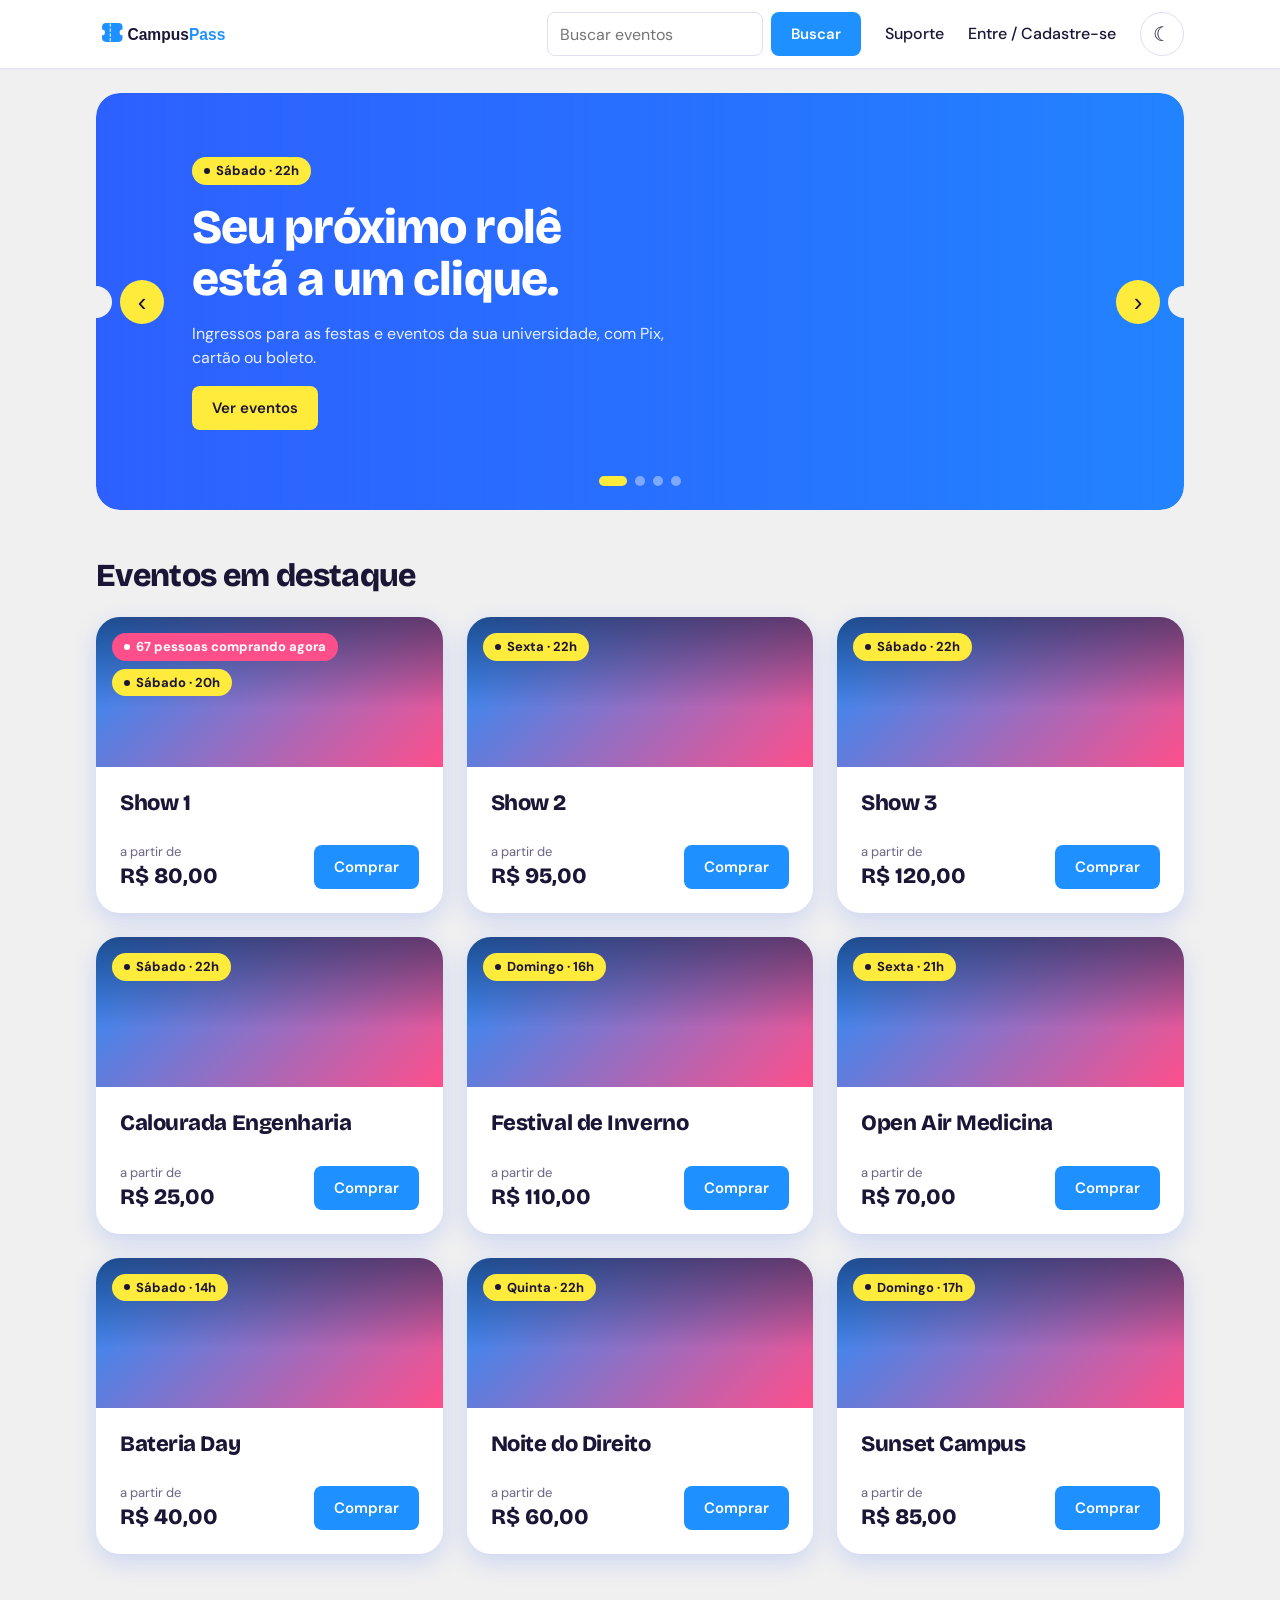
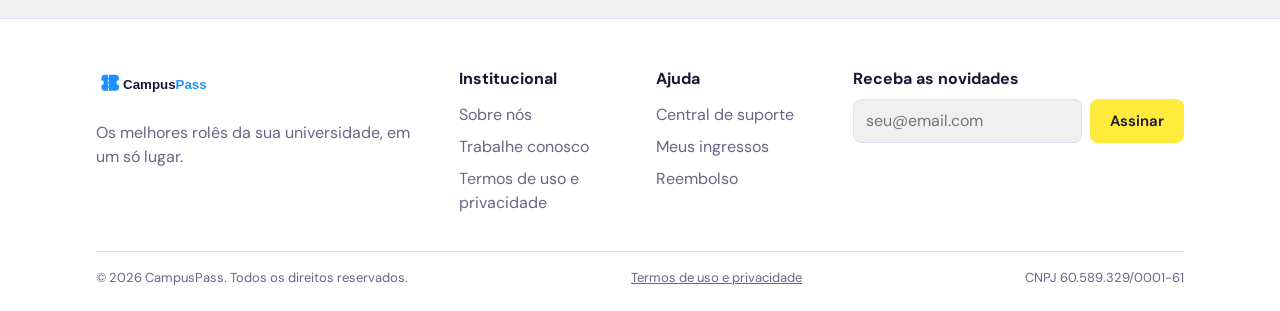
==== commit 612ffcef: "Adicionados: carrossel, tema claro/escuro e páginas de ajuda e institucionais" ====
--- a/index.html
+++ b/index.html
@@ -1,18 +1,35 @@
 <!DOCTYPE html>
-<html lang="pt-br"><head><meta charset="UTF-8"><meta name="viewport" content="width=device-width, initial-scale=1.0"><link rel="icon" type="image/svg+xml" sizes="any" href="favicon.svg?v=2"><link rel="preconnect" href="https://fonts.googleapis.com"><link rel="preconnect" href="https://fonts.gstatic.com" crossorigin><link href="https://fonts.googleapis.com/css2?family=Bricolage+Grotesque:wght@600;800&family=DM+Sans:wght@400;500;600;700&display=swap" rel="stylesheet"><link rel="stylesheet" href="styles.css"><title>CampusPass</title></head>
+<html lang="pt-br"><head><meta charset="UTF-8">
+  <meta name="viewport" content="width=device-width, initial-scale=1.0">
+  <link rel="icon" type="image/svg+xml" sizes="any" href="favicon.svg?v=2">
+  <link rel="preconnect" href="https://fonts.googleapis.com">
+  <link rel="preconnect" href="https://fonts.gstatic.com" crossorigin>
+  <link href="https://fonts.googleapis.com/css2?family=Bricolage+Grotesque:wght@600;800&family=DM+Sans:wght@400;500;600;700&display=swap" rel="stylesheet">
+  <script>try{var t=localStorage.getItem('campuspass_tema');if(t)document.documentElement.dataset.theme=t}catch(e){}</script>
+  <link rel="stylesheet" href="styles.css">
+  <title>CampusPass</title>
+</head>
 <body data-page="index">
 <main class="wrap">
-  <section class="hero">
-    <span class="tag yellow">Sábado · 22h</span>
-    <h1>Seu próximo rolê está a um clique.</h1>
-    <p>Ingressos para as festas e eventos da sua universidade, com Pix, cartão ou boleto.</p>
-    <a class="btn btn-yellow" href="#eventos">Ver eventos</a>
+  <section class="carousel" aria-roledescription="carrossel" aria-label="Destaques" tabindex="0">
+    <div class="carousel-track">
+      <article class="hero slide" style="--foto:url('https://picsum.photos/seed/campuspass-hero/1200/520')">
+        <span class="tag yellow">Sábado · 22h</span>
+        <h1>Seu próximo rolê está a um clique.</h1>
+        <p>Ingressos para as festas e eventos da sua universidade, com Pix, cartão ou boleto.</p>
+        <a class="btn btn-yellow" href="#eventos">Ver eventos</a>
+      </article>
+    </div>
+    <button class="car-btn prev" aria-label="Slide anterior">‹</button>
+    <button class="car-btn next" aria-label="Próximo slide">›</button>
+    <div class="car-dots"></div>
   </section>
   <section id="eventos">
-    <div class="sec-head"><h2>Eventos em destaque</h2>
+    <div class="sec-head">
+      <h2>Eventos em destaque</h2>
     </div>
     <div class="grid" id="listaEventos"></div>
   </section>
 </main>
 <script src="site.js"></script>
-</body></html>
+</body></html>
--- a/styles.css
+++ b/styles.css
@@ -1,39 +1,115 @@
+/* ==========================================================================
+   CampusPass — styles.css
+   Organização do arquivo:
+      1. Tokens do design system (cores, raios, sombra, tema escuro)
+      2. Base (reset, texto, títulos, foco)
+      3. Barra de navegação
+      4. Botões
+      5. Campos e formulários
+      6. Selos (tags)
+      7. Cards genéricos
+      8. Página inicial (hero, lista de eventos)
+      9. Login e cadastro
+     10. Página de compra
+     11. Janela de confirmação e cartão de ingresso
+     12. Rodapé
+     13. Responsivo (telas pequenas)
+     14. Movimento reduzido
+   ========================================================================== */
+
+
+/* ==========================================================================
+   1. TOKENS DO DESIGN SYSTEM
+   Para mudar uma cor ou um raio no site inteiro, mude aqui.
+   ========================================================================== */
+
 :root {
   /* Cores da marca */
-  --violet: #5B2EFF;   /* Pass Violeta  — primária  */
+  --violet: #1E90FF;   /* Azul principal — primária  */
   --coral:  #FF4F8B;   /* Rolê Coral    — destaque  */
-  --yellow: #FFC83D;   /* Pista Amarelo — selo e foco */
+  --yellow: #FFEB3B;   /* Pista Amarelo — selo e foco */
   --night:  #1B1536;   /* Noite         — texto     */
-  --paper:  #F6F4FF;   /* Papel         — fundo     */
-  --green:  #12805C;   /* Confirmado    — sucesso   */
-
+  --paper:  #F0F0F0;   /* Papel         — fundo     */
+  --green:  #00FF85;   /* Confirmado    — sucesso   */
+
+  /* Cores de uso (mudam no tema escuro) */
   --bg:      var(--paper);
   --surface: #FFFFFF;
   --text:    var(--night);
   --muted:   #6B6485;
   --line:    #E2DDF5;
   --soft:    #ECE8FF;
-  --link:    #5B2EFF;
+  --link:    #2E5CFF;
   --err:     #D8264A;
+
+  /* Cores do logo: o texto "Campus" usa --text; ícone e "Pass" usam --logo-main */
+  --logo-main: var(--violet);
+  --logo-line: #FFFFFF;
+
+  /* Destaque de ação (opção selecionada, botão +, Finalizar compra): violeta no claro, amarelo no escuro */
+  --accent-bg:   var(--violet);
+  --accent-text: #FFFFFF;
+
+  /* Cor dos links do rodapé ao passar o mouse: violeta no claro, amarelo no escuro */
+  --foot-hover: var(--violet);
+
+  color-scheme: light;
+
+  /* Raios de borda */
   --r1: 8px;
   --r2: 14px;
   --r3: 24px;
-  --shadow: 0 8px 24px rgba(91, 46, 255, .18);
-}
-
+
+  /* Sombra violeta suave */
+  --shadow: 0 8px 24px rgba(46, 92, 255, .18);
+}
+
+/* Tema escuro: os mesmos tokens, com outros valores.
+   Vale em dois casos: (1) o sistema está no escuro e a pessoa não escolheu
+   o claro; (2) a pessoa escolheu o escuro no botão (data-theme="dark").
+   Se mudar uma cor aqui, mude nos dois blocos. */
 @media (prefers-color-scheme: dark) {
-  :root {
+  :root:not([data-theme="light"]) {
+    color-scheme: dark;
     --bg:      #120E27;
     --surface: #1B1536;
     --text:    #F6F4FF;
     --muted:   #A9A2C7;
     --line:    #33295C;
     --soft:    #2A2050;
-    --link:    #A48FFF;
+    --link:    #7C93FF;
     --err:     #FF7A94;
     --shadow:  0 8px 24px rgba(0, 0, 0, .45);
+    --logo-main: var(--yellow);
+    --logo-line: var(--night);
+    --accent-bg:    var(--yellow);
+    --accent-text:  var(--night);
+    --foot-hover: var(--yellow);
   }
 }
+
+:root[data-theme="dark"] {
+  color-scheme: dark;
+  --bg:      #120E27;
+  --surface: #1B1536;
+  --text:    #F6F4FF;
+  --muted:   #A9A2C7;
+  --line:    #33295C;
+  --soft:    #2A2050;
+  --link:    #7C93FF;
+  --err:     #FF7A94;
+  --shadow:  0 8px 24px rgba(0, 0, 0, .45);
+  --logo-main: var(--yellow);
+  --logo-line: var(--night);
+  --accent-bg:    var(--yellow);
+  --accent-text:  var(--night);
+  --foot-hover: var(--yellow);
+}
+
+
+/* ==========================================================================
+   2. BASE
+   ========================================================================== */
 
 * {
   box-sizing: border-box;
@@ -57,21 +133,27 @@
 h2 { font-size: 2rem; }
 h3 { font-size: 1.375rem; }
 
+/* Anel amarelo quando um item recebe foco pelo teclado */
 :focus-visible {
   outline: 3px solid var(--yellow);
   outline-offset: 2px;
 }
 
+/* Largura máxima do conteúdo, centralizado */
 .wrap {
   max-width: 1120px;
   margin: 0 auto;
   padding: 0 16px;
 }
-
 .small {
   font-size: 13px;
   color: var(--muted);
 }
+
+
+/* ==========================================================================
+   3. BARRA DE NAVEGAÇÃO
+   ========================================================================== */
 
 .nav {
   position: sticky;
@@ -93,13 +175,11 @@
   display: flex;
 }
 
-@media (prefers-color-scheme: dark) {
-  .brand {
-    background: #FFFFFF;
-    border-radius: var(--r1);
-    padding: 4px 8px;
-  }
-}
+/* Logo em SVG embutido (veja logoSvg em site.js) */
+.logo-icon   { fill: var(--logo-main); }
+.logo-line   { stroke: var(--logo-line); }
+.logo-text   { fill: var(--text); }
+.logo-accent { fill: var(--logo-main); }
 
 .menu {
   display: flex;
@@ -121,6 +201,24 @@
 .search {
   display: flex;
   gap: 8px;
+}
+
+/* Botão que alterna entre tema claro e escuro */
+.theme-btn {
+  width: 44px;
+  height: 44px;
+  border: 1.5px solid var(--line);
+  border-radius: 50%;
+  background: var(--surface);
+  color: var(--text);
+  font-size: 20px;
+  line-height: 1;
+  cursor: pointer;
+}
+
+.theme-btn:hover {
+  border-color: var(--yellow);
+  color: var(--yellow);
 }
 
 .burger {
@@ -135,6 +233,11 @@
   font-size: 20px;
   cursor: pointer;
 }
+
+
+/* ==========================================================================
+   4. BOTÕES
+   ========================================================================== */
 
 .btn {
   display: inline-flex;
@@ -154,36 +257,57 @@
   width: 100%;
 }
 
+/* Primário */
 .btn-primary {
   background: var(--violet);
   color: #FFFFFF;
 }
 
 .btn-primary:hover {
-  background: #4A1FE6;
-}
-
+  background: #1F47E0;
+}
+
+/* Secundário */
 .btn-sec {
   background: var(--soft);
   color: var(--link);
 }
 
+/* Fantasma */
 .btn-ghost {
   background: none;
   color: var(--link);
 }
 
+/* Amarelo (usado no hero e no rodapé) */
 .btn-yellow {
   background: var(--yellow);
   color: var(--night);
 }
 
+/* Desabilitado */
 .btn:disabled {
-  background: #B8A6FF;
-  color: #FFFFFF;
+  background: var(--soft);
+  color: var(--muted);
   cursor: not-allowed;
 }
 
+/* Finalizar compra: azul no tema claro, amarelo no escuro (só quando habilitado) */
+#fin:not(:disabled) {
+  background: var(--accent-bg);
+  color: var(--accent-text);
+}
+
+#fin:not(:disabled):hover {
+  filter: brightness(.94);
+}
+
+
+/* ==========================================================================
+   5. CAMPOS E FORMULÁRIOS
+   ========================================================================== */
+
+/* Campo de texto */
 .in {
   width: 100%;
   height: 44px;
@@ -198,9 +322,10 @@
 .in:focus {
   outline: none;
   border-color: var(--violet);
-  box-shadow: 0 0 0 3px rgba(91, 46, 255, .2);
-}
-
+  box-shadow: 0 0 0 3px rgba(46, 92, 255, .2);
+}
+
+/* Rótulo + campo + mensagens */
 .field {
   display: flex;
   flex-direction: column;
@@ -217,6 +342,7 @@
   color: var(--muted);
 }
 
+/* Mensagem de erro embaixo do campo (aparece com .field.err) */
 .msg {
   display: none;
   font-size: 13px;
@@ -235,23 +361,27 @@
   display: none;
 }
 
+/* Mensagem de erro geral do formulário */
 .err-top {
   display: none;
   font-size: 13px;
   color: var(--err);
 }
 
+/* Campo + botão lado a lado (senha, código Pix) */
 .pw {
   display: flex;
   gap: 8px;
 }
 
+/* Duas colunas iguais */
 .two {
   display: grid;
   grid-template-columns: 1fr 1fr;
   gap: 12px;
 }
 
+/* Formulário em grade de 6 colunas: .s2 ocupa 2, .s3 ocupa 3 etc. */
 .form-grid {
   display: grid;
   grid-template-columns: repeat(6, 1fr);
@@ -262,6 +392,11 @@
 .s3 { grid-column: span 3; }
 .s4 { grid-column: span 4; }
 .s6 { grid-column: span 6; }
+
+
+/* ==========================================================================
+   6. SELOS (TAGS)
+   ========================================================================== */
 
 .tag {
   display: inline-flex;
@@ -273,6 +408,7 @@
   font-weight: 700;
 }
 
+/* Bolinha antes do texto */
 .tag::before {
   content: "";
   width: 6px;
@@ -281,9 +417,14 @@
   background: currentColor;
 }
 
-.tag.coral  { background: var(--coral);  color: #FFFFFF;      }
-.tag.yellow { background: var(--yellow); color: var(--night); }
-.tag.green  { background: var(--green);  color: #FFFFFF;      } 
+.tag.coral  { background: var(--coral);  color: #FFFFFF;      } /* urgência */
+.tag.yellow { background: var(--yellow); color: var(--night); } /* destaque */
+.tag.green  { background: var(--green);  color: #FFFFFF;      } /* sucesso  */
+
+
+/* ==========================================================================
+   7. CARDS GENÉRICOS
+   ========================================================================== */
 
 .card {
   padding: 24px;
@@ -292,6 +433,848 @@
   background: var(--surface);
 }
 
+/* ---- Página "Trabalhe conosco" ---- */
+
+/* Abertura: texto à esquerda e colagem de fotos à direita (sem o cartão azul da página inicial) */
+.trab-intro {
+  display: grid;
+  grid-template-columns: 1.1fr 1fr;
+  align-items: center;
+  gap: 48px;
+  margin: 40px 0 72px;
+}
+
+.trab-text {
+  display: flex;
+  flex-direction: column;
+  align-items: flex-start;
+  gap: 20px;
+}
+
+.trab-intro h1 {
+  font-size: clamp(2.5rem, 5.5vw, 3.75rem);
+}
+
+/* Palavra destacada com um "marca-texto" amarelo por baixo */
+.marca {
+  margin: 0 -4px;
+  padding: 0 4px;
+  background: linear-gradient(transparent 62%, var(--yellow) 62%);
+  color: inherit;
+}
+
+.trab-intro .lead {
+  max-width: 46ch;
+  color: var(--muted);
+  font-size: 1.0625rem;
+}
+
+.trab-cta {
+  display: flex;
+  flex-wrap: wrap;
+  gap: 12px;
+}
+
+/* Colagem: uma foto alta à esquerda e duas à direita, levemente inclinadas */
+.trab-fotos {
+  position: relative;
+  display: grid;
+  grid-template-columns: 1fr 1fr;
+  grid-template-rows: repeat(2, 180px);
+  gap: 16px;
+}
+
+.trab-fotos img {
+  width: 100%;
+  height: 100%;
+  object-fit: cover;
+  border-radius: var(--r3);
+  background: var(--soft);      /* aparece se a foto não carregar */
+  box-shadow: var(--shadow);
+}
+
+.trab-fotos img:nth-child(1) { grid-row: 1 / 3; transform: rotate(-2deg); }
+.trab-fotos img:nth-child(2) { transform: rotate(2deg); }
+.trab-fotos img:nth-child(3) { transform: rotate(-1deg); }
+
+.trab-selo {
+  position: absolute;
+  left: -12px;
+  bottom: 28px;
+  padding: 10px 18px;
+  border-radius: 99px;
+  background: var(--yellow);
+  box-shadow: var(--shadow);
+  color: var(--night);
+  font: 800 1rem "Bricolage Grotesque", sans-serif;
+  transform: rotate(-5deg);
+}
+
+@media (max-width: 860px) {
+  .trab-intro {
+    grid-template-columns: 1fr;
+    gap: 40px;
+    margin: 24px 0 56px;
+  }
+
+  .trab-fotos { grid-template-rows: repeat(2, 140px); }
+  .trab-selo  { left: 8px; }
+}
+
+/* Espaço entre as seções da página */
+.page-section {
+  margin-bottom: 56px;
+}
+
+/* Filtro por área (botões em forma de pílula) */
+.filtros {
+  display: flex;
+  flex-wrap: wrap;
+  gap: 8px;
+  margin-bottom: 24px;
+}
+
+.filtros button {
+  height: 40px;
+  padding: 0 18px;
+  border: 1.5px solid var(--line);
+  border-radius: 99px;
+  background: var(--surface);
+  color: var(--text);
+  font: 600 14px "DM Sans", sans-serif;
+  cursor: pointer;
+}
+
+.filtros button:hover {
+  border-color: var(--accent-bg);
+}
+
+.filtros button[aria-pressed=true] {
+  border-color: var(--accent-bg);
+  background: var(--accent-bg);
+  color: var(--accent-text);
+}
+
+/* Grade de vagas */
+.vagas {
+  display: grid;
+  grid-template-columns: repeat(auto-fill, minmax(min(100%, 320px), 1fr));
+  gap: 24px;
+}
+
+/* Vaga em formato de ingresso: corpo, picote com recortes redondos e rodapé */
+.vaga-ticket {
+  position: relative;
+  overflow: hidden;
+  display: flex;
+  flex-direction: column;
+  gap: 8px;
+  padding: 24px;
+  border: 1px solid var(--line);
+  border-radius: var(--r3);
+  background: var(--surface);
+  box-shadow: var(--shadow);
+  transition: transform .25s ease, box-shadow .25s ease;
+}
+
+.vaga-ticket[hidden] {
+  display: none;
+}
+
+.vaga-ticket:hover,
+.vaga-ticket:focus-within {
+  transform: translateY(-6px);
+  box-shadow: 0 20px 40px rgba(46, 92, 255, .28);
+}
+
+.vt-top {
+  display: flex;
+  justify-content: space-between;
+  align-items: center;
+  margin-bottom: 8px;
+}
+
+/* Número da vaga, como o número de um ingresso */
+.vt-num {
+  color: var(--muted);
+  font: 800 1.5rem "Bricolage Grotesque", sans-serif;
+  letter-spacing: .04em;
+}
+
+/* Picote: linha tracejada com meio círculo em cada ponta */
+.vt-line {
+  position: relative;
+  height: 0;
+  margin: 16px -24px;
+}
+
+.vt-line::before {
+  content: "";
+  position: absolute;
+  top: 0;
+  left: 20px;
+  right: 20px;
+  border-top: 2px dashed var(--line);
+}
+
+.vt-line i {
+  position: absolute;
+  top: -12px;
+  width: 24px;
+  height: 24px;
+  border-radius: 50%;
+  background: var(--bg);
+}
+
+.vt-line i:first-child { left: -12px;  }
+.vt-line i:last-child  { right: -12px; }
+
+.vt-foot {
+  display: flex;
+  justify-content: space-between;
+  align-items: center;
+  gap: 12px;
+  margin-top: auto;
+}
+
+.vt-meta {
+  display: flex;
+  flex-direction: column;
+}
+
+/* Selo neutro, para informações secundárias (modelo e tipo da vaga) */
+.tag.soft {
+  background: var(--soft);
+  color: var(--text);
+}
+
+/* Mensagem depois de enviar a candidatura */
+.sucesso {
+  display: flex;
+  flex-direction: column;
+  align-items: flex-start;
+  gap: 12px;
+  padding: 16px 0;
+}
+
+/* Campo de texto de várias linhas */
+textarea.in {
+  height: auto;
+  min-height: 120px;
+  padding: 12px;
+  resize: vertical;
+}
+
+/* ---- Página "Sobre nós" ---- */
+
+/* Abertura centralizada, só com texto */
+.sobre-intro {
+  display: flex;
+  flex-direction: column;
+  align-items: center;
+  gap: 20px;
+  max-width: 760px;
+  margin: 56px auto 40px;
+  text-align: center;
+}
+
+.sobre-intro h1 {
+  font-size: clamp(2.5rem, 6vw, 4rem);
+}
+
+.sobre-intro .lead {
+  max-width: 56ch;
+  color: var(--muted);
+  font-size: 1.0625rem;
+}
+
+/* Fotos em formato de arco, alternando a altura */
+.arcos {
+  display: grid;
+  grid-template-columns: repeat(4, 1fr);
+  align-items: end;
+  gap: 16px;
+  margin-bottom: 72px;
+}
+
+.arcos img {
+  width: 100%;
+  aspect-ratio: 3 / 4;
+  object-fit: cover;
+  border-radius: 999px 999px var(--r3) var(--r3);
+  background: var(--soft);      /* aparece se a foto não carregar */
+  box-shadow: var(--shadow);
+}
+
+.arcos img:nth-child(odd) {
+  margin-bottom: 32px;
+}
+
+/* Missão: título à esquerda, texto à direita */
+.sobre-missao {
+  display: grid;
+  grid-template-columns: 1fr 1.6fr;
+  gap: 48px;
+}
+
+.sobre-missao p {
+  margin-bottom: 12px;
+  font-size: 1.0625rem;
+}
+
+/* Passos de "Como funciona" */
+.passos {
+  display: grid;
+  grid-template-columns: repeat(auto-fit, minmax(220px, 1fr));
+  gap: 24px;
+}
+
+.passos .card {
+  display: flex;
+  flex-direction: column;
+  gap: 8px;
+}
+
+.passo-num {
+  display: inline-flex;
+  align-items: center;
+  justify-content: center;
+  width: 44px;
+  height: 44px;
+  margin-bottom: 8px;
+  border-radius: 50%;
+  background: var(--yellow);
+  color: var(--night);
+  font: 800 1.25rem "Bricolage Grotesque", sans-serif;
+}
+
+/* Cartões de valores: faixa de cor no topo */
+.valor {
+  border-top: 4px solid var(--accent-bg);
+}
+
+.valor h3 {
+  margin-bottom: 8px;
+}
+
+.valor a {
+  color: var(--link);
+}
+
+/* Chamada final */
+.sobre-cta {
+  display: flex;
+  flex-wrap: wrap;
+  justify-content: space-between;
+  align-items: center;
+  gap: 24px;
+  padding: 40px;
+  border-radius: var(--r3);
+  background: var(--soft);
+}
+
+@media (max-width: 860px) {
+  .sobre-intro   { margin-top: 32px; }
+  .arcos         { grid-template-columns: repeat(2, 1fr); margin-bottom: 56px; }
+  .sobre-missao  { grid-template-columns: 1fr; gap: 16px; }
+  .sobre-cta     { padding: 28px 24px; }
+}
+
+/* ---- Central de suporte ---- */
+
+/* Abertura centralizada com a busca grande */
+.sup-intro {
+  display: flex;
+  flex-direction: column;
+  align-items: center;
+  gap: 16px;
+  max-width: 720px;
+  margin: 56px auto 40px;
+  text-align: center;
+}
+
+.sup-intro h1 {
+  font-size: clamp(2.25rem, 5.5vw, 3.5rem);
+}
+
+.sup-intro .lead {
+  color: var(--muted);
+  font-size: 1.0625rem;
+}
+
+.sup-busca {
+  width: 100%;
+  max-width: 560px;
+  margin-top: 8px;
+}
+
+.sup-busca .in {
+  height: 56px;
+  padding: 0 24px;
+  border-radius: 99px;
+  box-shadow: var(--shadow);
+  font-size: 1rem;
+}
+
+/* Cartões de assunto: funcionam como filtro das perguntas */
+.sup-cats {
+  display: grid;
+  grid-template-columns: repeat(auto-fit, minmax(190px, 1fr));
+  gap: 16px;
+}
+
+.sup-cat {
+  display: flex;
+  flex-direction: column;
+  align-items: flex-start;
+  gap: 10px;
+  padding: 20px;
+  border: 1.5px solid var(--line);
+  border-radius: var(--r3);
+  background: var(--surface);
+  color: var(--text);
+  font: inherit;
+  text-align: left;
+  cursor: pointer;
+  transition: transform .25s ease, border-color .25s ease;
+}
+
+.sup-cat:hover {
+  border-color: var(--accent-bg);
+  transform: translateY(-4px);
+}
+
+.sup-cat[aria-pressed=true] {
+  border-color: var(--accent-bg);
+  background: var(--soft);
+}
+
+.sup-cat b {
+  font: 800 1.0625rem/1.2 "Bricolage Grotesque", sans-serif;
+}
+
+.sup-ico {
+  display: inline-flex;
+  align-items: center;
+  justify-content: center;
+  width: 44px;
+  height: 44px;
+  border-radius: 50%;
+  background: var(--yellow);
+  color: var(--night);
+  font: 800 .95rem "Bricolage Grotesque", sans-serif;
+}
+
+/* Perguntas frequentes (acordeão com <details>) */
+.faq {
+  display: flex;
+  flex-direction: column;
+  gap: 12px;
+}
+
+.faq[hidden],
+.faq-vazio[hidden] {
+  display: none;
+}
+
+.faq-item {
+  border: 1px solid var(--line);
+  border-radius: var(--r2);
+  background: var(--surface);
+}
+
+.faq-item[hidden] {
+  display: none;
+}
+
+.faq-item[open] {
+  border-color: var(--accent-bg);
+}
+
+.faq-item summary {
+  display: flex;
+  justify-content: space-between;
+  align-items: center;
+  gap: 16px;
+  padding: 18px 20px;
+  font-weight: 600;
+  list-style: none;
+  cursor: pointer;
+}
+
+.faq-item summary::-webkit-details-marker {
+  display: none;
+}
+
+.faq-item summary::after {
+  content: "+";
+  flex: none;
+  color: var(--link);
+  font-size: 1.5rem;
+  line-height: 1;
+}
+
+.faq-item[open] summary::after {
+  content: "−";
+}
+
+.faq-resp {
+  padding: 0 20px 20px;
+  color: var(--muted);
+}
+
+.faq-resp a,
+.aviso-golpe a {
+  color: var(--link);
+}
+
+.faq-vazio {
+  display: flex;
+  flex-direction: column;
+  align-items: flex-start;
+  gap: 12px;
+}
+
+/* Aviso sobre golpes, antes do formulário */
+.aviso-golpe {
+  display: flex;
+  flex-direction: column;
+  gap: 8px;
+  margin-bottom: 24px;
+  border-left: 4px solid var(--coral);
+}
+
+@media (max-width: 860px) {
+  .sup-intro { margin-top: 32px; }
+}
+
+/* ---- Meus ingressos ---- */
+
+.ing-head {
+  display: flex;
+  flex-wrap: wrap;
+  justify-content: space-between;
+  align-items: flex-end;
+  gap: 16px;
+  margin: 40px 0 32px;
+}
+
+.ing-head h1 {
+  margin-bottom: 8px;
+}
+
+.ingressos {
+  display: flex;
+  flex-direction: column;
+  gap: 20px;
+}
+
+.ingressos[hidden],
+.ing-vazio[hidden] {
+  display: none;
+}
+
+/* Ingresso: dados à esquerda, picote vertical e QR Code à direita */
+.ing {
+  display: grid;
+  grid-template-columns: 1fr auto;
+  overflow: hidden;
+  border: 1px solid var(--line);
+  border-radius: var(--r3);
+  background: var(--surface);
+  box-shadow: var(--shadow);
+}
+
+.ing-main {
+  display: flex;
+  flex-direction: column;
+  gap: 12px;
+  padding: 24px;
+}
+
+.ing-top {
+  display: flex;
+  flex-wrap: wrap;
+  gap: 8px;
+}
+
+.ing-dados {
+  display: grid;
+  grid-template-columns: repeat(2, minmax(0, 1fr));
+  gap: 12px 24px;
+  margin-top: 4px;
+}
+
+.ing-dados dt {
+  color: var(--muted);
+  font-size: 13px;
+}
+
+.ing-dados dd {
+  margin: 0;
+  font-weight: 600;
+}
+
+/* Código do ingresso em fonte de largura fixa, mais fácil de ler e ditar */
+.ing-cod {
+  font-family: ui-monospace, "SFMono-Regular", Menlo, Consolas, monospace;
+  letter-spacing: .08em;
+}
+
+.ing-stub {
+  position: relative;
+  display: flex;
+  flex-direction: column;
+  align-items: center;
+  justify-content: center;
+  gap: 8px;
+  padding: 24px 32px;
+  border-left: 2px dashed var(--line);
+}
+
+/* Recortes redondos nas pontas do picote */
+.ing-stub::before,
+.ing-stub::after {
+  content: "";
+  position: absolute;
+  left: -13px;
+  width: 24px;
+  height: 24px;
+  border-radius: 50%;
+  background: var(--bg);
+}
+
+.ing-stub::before { top: -12px; }
+.ing-stub::after  { bottom: -12px; }
+
+.ing-qr {
+  padding: 8px;
+  border: 0;
+  border-radius: var(--r2);
+  background: #FFFFFF;     /* QR Code precisa de fundo branco para ser lido, nos dois temas */
+  cursor: pointer;
+}
+
+.ing-qr img {
+  display: block;
+}
+
+.qr-grande {
+  margin: 16px auto;
+  padding: 12px;
+  border-radius: var(--r2);
+  background: #FFFFFF;
+}
+
+.ing-vazio {
+  display: flex;
+  flex-direction: column;
+  align-items: flex-start;
+  gap: 12px;
+}
+
+.ing-ajuda {
+  display: flex;
+  flex-wrap: wrap;
+  justify-content: space-between;
+  align-items: center;
+  gap: 24px;
+  background: var(--soft);
+  border: 0;
+}
+
+/* Botões da janela de confirmação da compra */
+.dialog-acoes {
+  display: flex;
+  flex-wrap: wrap;
+  justify-content: center;
+  gap: 12px;
+  margin-top: 24px;
+}
+
+dialog .dialog-acoes .btn {
+  margin-top: 0;
+}
+
+@media (max-width: 600px) {
+  /* Celular: o QR Code vai para baixo, e o picote fica na horizontal */
+  .ing            { grid-template-columns: 1fr; }
+  .ing-stub       { border-left: 0; border-top: 2px dashed var(--line); padding: 24px; }
+  .ing-stub::before { top: -13px; left: -12px; }
+  .ing-stub::after  { top: -13px; left: auto; right: -12px; bottom: auto; }
+}
+
+/* Aviso curto com link para os termos (início e compra) */
+.legal-note {
+  margin-top: 16px;
+  text-align: center;
+}
+
+.legal-note a {
+  color: var(--link);
+}
+
+/* ---- Páginas de texto longo (termos de uso) ---- */
+.legal {
+  max-width: 800px;
+  margin: 24px auto 0;
+  padding: 40px;
+}
+
+.legal h1 {
+  margin: 16px 0 12px;
+}
+
+.legal .lead {
+  color: var(--muted);
+  font-size: 1.0625rem;
+}
+
+/* Título de cada parte (I, II, III, IV) */
+.legal h2 {
+  margin: 48px 0 8px;
+  padding-top: 24px;
+  border-top: 1px solid var(--line);
+  font-size: 1.625rem;
+}
+
+/* Título de cada artigo/cláusula */
+.legal h3 {
+  margin: 28px 0 10px;
+  font-size: 1.125rem;
+}
+
+.legal ol {
+  margin-bottom: 12px;
+  padding-left: 22px;
+}
+
+.legal blockquote {
+  margin: 8px 0 12px;
+  padding: 16px 20px;
+  border-left: 4px solid var(--yellow);
+  border-radius: 0 var(--r2) var(--r2) 0;
+  background: var(--soft);
+}
+
+/* Dados que o dono do site ainda precisa preencher (razão social, endereço...) */
+.legal mark.todo {
+  padding: 1px 6px;
+  border-radius: 4px;
+  background: var(--yellow);
+  color: var(--night);
+}
+
+/* Tabelas (quadro de legislação e enquadramento penal) */
+.table-wrap {
+  margin: 12px 0 8px;
+  overflow-x: auto;
+  border: 1px solid var(--line);
+  border-radius: var(--r2);
+}
+
+.legal table {
+  width: 100%;
+  border-collapse: collapse;
+  font-size: 14px;
+}
+
+.legal th,
+.legal td {
+  padding: 12px 16px;
+  border-bottom: 1px solid var(--line);
+  text-align: left;
+  vertical-align: top;
+}
+
+.legal thead th {
+  background: var(--soft);
+  white-space: nowrap;
+}
+
+.legal tbody th {
+  min-width: 190px;
+  font-weight: 600;
+}
+
+.legal tbody tr:last-child th,
+.legal tbody tr:last-child td {
+  border-bottom: 0;
+}
+
+.legal p,
+.legal ul {
+  margin-bottom: 12px;
+}
+
+.legal ul {
+  padding-left: 20px;
+}
+
+.legal li {
+  margin-bottom: 8px;
+}
+
+.legal a:not(.btn) {
+  color: var(--link);
+}
+
+/* Sumário no topo: uma coluna por parte, com links para cada artigo */
+.legal-toc {
+  margin: 24px 0 8px;
+  padding: 20px 24px;
+  border-radius: var(--r2);
+  background: var(--soft);
+}
+
+.legal .legal-toc h2 {
+  margin: 0 0 12px;
+  padding: 0;
+  border: 0;
+  font-size: 1rem;
+}
+
+.legal-toc-grid {
+  display: grid;
+  grid-template-columns: repeat(auto-fit, minmax(210px, 1fr));
+  gap: 20px 28px;
+}
+
+.legal .toc-part {
+  display: block;
+  margin-bottom: 6px;
+  font-weight: 700;
+  text-decoration: none;
+}
+
+.legal-toc ol {
+  margin-bottom: 14px;
+  padding-left: 20px;
+  font-size: 14px;
+}
+
+.legal-toc li {
+  margin-bottom: 4px;
+}
+
+/* O cabeçalho fixo não cobre o título quando se clica no índice */
+.legal section {
+  scroll-margin-top: 88px;
+}
+
+.legal-end {
+  display: flex;
+  flex-wrap: wrap;
+  gap: 12px;
+  margin-top: 40px;
+}
+
+
+/* ==========================================================================
+   8. PÁGINA INICIAL
+   ========================================================================== */
+
+/* ---- Hero em formato de ingresso (recortes redondos nas laterais) ---- */
 .hero {
   position: relative;
   overflow: hidden;
@@ -330,6 +1313,86 @@
   opacity: .9;
 }
 
+/* ---- Carrossel de destaques (cada slide é um .hero) ---- */
+.carousel {
+  position: relative;
+  overflow: hidden;
+  margin: 24px 0 48px;          /* a margem do hero passa para o carrossel */
+  border-radius: var(--r3);
+}
+
+.carousel-track {
+  display: flex;
+  transition: transform .9s ease;   /* desligada pelo "movimento reduzido" */
+}
+
+.carousel .slide {
+  flex: 0 0 100%;
+  margin: 0;                     /* a margem agora é do .carousel */
+  padding-left: 96px;            /* afasta o texto das setas */
+  padding-right: 96px;
+  padding-bottom: 80px;          /* espaço para as bolinhas */
+  /* camadas: véu azul (mantém o texto legível) → foto → azul liso (reserva) */
+  background:
+    linear-gradient(90deg, rgba(46, 92, 255, .92), rgba(46, 92, 255, .6) 55%, rgba(46, 92, 255, .25)),
+    var(--foto, none) center / cover,
+    var(--violet);
+}
+
+/* títulos dos slides extras usam h2 com o mesmo visual do h1 */
+.hero h2 {
+  max-width: 14ch;
+  font-size: clamp(2.25rem, 6vw, 3rem);
+}
+
+.car-btn {
+  position: absolute;
+  top: 50%;
+  transform: translateY(-50%);
+  width: 44px;
+  height: 44px;
+  border: 0;
+  border-radius: 50%;
+  background: var(--yellow);
+  color: var(--night);
+  font-size: 26px;
+  line-height: 1;
+  cursor: pointer;
+  z-index: 2;
+}
+
+.car-btn:hover { background: #FFD670; }
+.car-btn.prev  { left: 24px; }    /* 24px para não bater no recorte do ingresso */
+.car-btn.next  { right: 24px; }
+
+.car-dots {
+  position: absolute;
+  bottom: 24px;
+  left: 0;
+  right: 0;
+  display: flex;
+  justify-content: center;
+  gap: 8px;
+  z-index: 2;
+}
+
+.car-dots button {
+  width: 10px;
+  height: 10px;
+  padding: 0;
+  border: 0;
+  border-radius: 99px;
+  background: rgba(255, 255, 255, .4);
+  cursor: pointer;
+  transition: width .25s ease, background .25s ease;
+}
+
+.car-dots button.active {
+  width: 28px;
+  background: var(--yellow);
+}
+
+/* ---- Título da seção ---- */
 .sec-head {
   display: flex;
   justify-content: space-between;
@@ -337,12 +1400,14 @@
   margin-bottom: 24px;
 }
 
+/* ---- Grade de cards de evento ---- */
 .grid {
   display: grid;
   grid-template-columns: repeat(auto-fill, minmax(280px, 1fr));
   gap: 24px;
 }
 
+/* ---- Card de evento ---- */
 .ev {
   display: flex;
   flex-direction: column;
@@ -353,12 +1418,14 @@
   transition: transform .25s ease, box-shadow .25s ease;
 }
 
+/* O card sobe quando o mouse passa (ou quando recebe foco pelo teclado) */
 .ev:hover,
 .ev:focus-within {
   transform: translateY(-8px);
-  box-shadow: 0 20px 40px rgba(91, 46, 255, .32);
-}
-
+  box-shadow: 0 20px 40px rgba(46, 92, 255, .32);
+}
+
+/* Topo com gradiente e selos */
 .ev-top {
   display: flex;
   flex-wrap: wrap;
@@ -366,7 +1433,11 @@
   gap: 8px;
   height: 150px;
   padding: 16px;
-  background: linear-gradient(135deg, var(--violet), var(--coral));
+  /* camadas: sombra no topo (deixa os selos legíveis) → foto → gradiente (reserva) */
+  background:
+    linear-gradient(to bottom, rgba(27, 21, 54, .55), rgba(27, 21, 54, 0) 60%),
+    var(--foto, none) center / cover,
+    linear-gradient(135deg, var(--violet), var(--coral));
 }
 
 .ev-body {
@@ -377,6 +1448,7 @@
   padding: 24px;
 }
 
+/* Preço + botão Comprar, sempre no pé do card */
 .ev-foot {
   display: flex;
   justify-content: space-between;
@@ -390,6 +1462,12 @@
   font: 800 1.375rem "Bricolage Grotesque", sans-serif;
 }
 
+
+/* ==========================================================================
+   9. LOGIN E CADASTRO
+   ========================================================================== */
+
+/* Tela dividida do login: arte à esquerda, formulário à direita */
 .auth {
   display: grid;
   grid-template-columns: 1fr 1fr;
@@ -401,15 +1479,23 @@
   flex-direction: column;
   justify-content: space-between;
   padding: 48px;
-  background: linear-gradient(160deg, var(--violet), var(--coral));
+  /* camadas: véu (deixa o texto legível) → foto → gradiente (reserva) */
+  background:
+    linear-gradient(to top, rgba(27, 21, 54, .85), rgba(46, 92, 255, .35) 60%, rgba(46, 92, 255, .45)),
+    var(--foto, none) center / cover,
+    linear-gradient(160deg, var(--violet), var(--coral));
   color: #FFFFFF;
 }
 
 .auth-art .brand {
   align-self: flex-start;
-  padding: 8px 12px;
+  padding: 0;
   border-radius: var(--r2);
-  background: #FFFFFF;
+  background: none;
+  /* Sobre a foto escura o logo é sempre claro, nos dois temas */
+  --text: #FFFFFF;
+  --logo-main: var(--yellow);
+  --logo-line: var(--night);
 }
 
 .auth-form {
@@ -427,6 +1513,12 @@
   max-width: 400px;
 }
 
+
+/* ==========================================================================
+   10. PÁGINA DE COMPRA
+   ========================================================================== */
+
+/* ---- Cabeçalho do evento (arte + informações) ---- */
 .ev-head {
   display: grid;
   grid-template-columns: 240px 1fr;
@@ -437,7 +1529,9 @@
 
 .ev-head .art {
   min-height: 160px;
-  background: linear-gradient(135deg, var(--violet), var(--coral));
+  background:
+    var(--foto, none) center / cover,
+    linear-gradient(135deg, var(--violet), var(--coral));
 }
 
 .ev-head .txt {
@@ -447,6 +1541,7 @@
   padding: 24px;
 }
 
+/* ---- Duas colunas: ingressos/pagamento à esquerda, resumo à direita ---- */
 .cols {
   display: grid;
   grid-template-columns: 1.4fr 1fr;
@@ -454,6 +1549,7 @@
   gap: 24px;
 }
 
+/* ---- Linha de ingresso (Pista, VIP, Camarote) ---- */
 .row {
   display: flex;
   justify-content: space-between;
@@ -469,11 +1565,13 @@
   display: block;
 }
 
+/* Linha selecionada (quantidade maior que zero) */
 .row.sel {
-  border-color: var(--violet);
+  border-color: var(--accent-bg);
   background: var(--soft);
 }
 
+/* ---- Contador − 0 + ---- */
 .step {
   display: inline-flex;
   align-items: center;
@@ -495,8 +1593,8 @@
 }
 
 .step .plus {
-  background: var(--violet);
-  color: #FFFFFF;
+  background: var(--accent-bg);
+  color: var(--accent-text);
 }
 
 .step output {
@@ -505,6 +1603,7 @@
   font-weight: 700;
 }
 
+/* ---- Seletor Pix / Cartão / Boleto ---- */
 .seg {
   display: flex;
   gap: 4px;
@@ -526,10 +1625,11 @@
 }
 
 .seg button[aria-selected=true] {
-  background: var(--violet);
-  color: #FFFFFF;
-}
-
+  background: var(--accent-bg);
+  color: var(--accent-text);
+}
+
+/* ---- Painéis de pagamento ---- */
 .pane {
   display: flex;
   flex-direction: column;
@@ -552,6 +1652,7 @@
   background: #FFFFFF;
 }
 
+/* ---- Cartão de crédito (prévia que se preenche ao digitar) ---- */
 .cc {
   display: flex;
   flex-direction: column;
@@ -570,6 +1671,7 @@
   color: #FFFFFF;
 }
 
+/* Selo com os dois círculos da bandeira */
 .cc-brand {
   display: flex;
   align-items: center;
@@ -597,7 +1699,6 @@
 .cc-num {
   font-size: 1.125rem;
   letter-spacing: .1em;
-  white-space: pre;
 }
 
 .cc-foot {
@@ -606,6 +1707,7 @@
   font-size: 13px;
 }
 
+/* ---- Resumo do pedido ---- */
 .sum {
   position: sticky;
   top: 84px;
@@ -623,6 +1725,11 @@
   border-top: 1px solid var(--line);
   font: 800 1.375rem "Bricolage Grotesque", sans-serif;
 }
+
+
+/* ==========================================================================
+   11. JANELA DE CONFIRMAÇÃO E CARTÃO DE INGRESSO
+   ========================================================================== */
 
 dialog {
   width: calc(100% - 32px);
@@ -651,6 +1758,7 @@
   margin-top: 24px;
 }
 
+/* Lista de ingressos dentro da janela */
 .tks {
   display: flex;
   flex-direction: column;
@@ -659,6 +1767,7 @@
   text-align: left;
 }
 
+/* ---- Cartão de ingresso ---- */
 .tk {
   position: relative;
   overflow: hidden;
@@ -679,6 +1788,7 @@
   opacity: .85;
 }
 
+/* Linha divisória com os recortes redondos nas pontas */
 .tk-line {
   position: relative;
   height: 0;
@@ -718,35 +1828,43 @@
 }
 
 
+/* ==========================================================================
+   12. RODAPÉ
+   ========================================================================== */
+
 .foot {
   margin-top: 64px;
   padding: 48px 0 24px;
-  background: var(--night);
-  color: #CFC9EA;
+  border-top: 1px solid var(--line);
+  background: var(--surface);
+  color: var(--muted);
 }
 
 .foot a {
   display: block;
   padding: 4px 0;
-  color: #CFC9EA;
+  color: var(--muted);
   text-decoration: none;
 }
 
 .foot a:hover {
-  color: var(--yellow);
+  color: var(--foot-hover);
 }
 
 .foot h4 {
   margin-bottom: 8px;
-  color: #FFFFFF;
-}
-
+  color: var(--text);
+}
+
+/* Campo de email do rodapé: um tom diferente do fundo, nos dois temas */
+.foot .in {
+  background: var(--bg);
+}
+
+/* Logo do rodapé (segue as cores do tema, sem fundo) */
 .foot .chip {
   display: inline-block;
   margin-bottom: 12px;
-  padding: 6px 10px;
-  border-radius: var(--r1);
-  background: #FFFFFF;
 }
 
 .foot-grid {
@@ -758,6 +1876,13 @@
 .foot form {
   display: flex;
   gap: 8px;
+}
+
+/* Link dentro da barra de baixo: sem o espaçamento dos links das colunas */
+.foot .foot-end-link {
+  display: inline;
+  padding: 0;
+  text-decoration: underline;
 }
 
 .foot-end {
@@ -767,23 +1892,43 @@
   gap: 8px;
   margin-top: 32px;
   padding-top: 16px;
-  border-top: 1px solid #33295C;
+  border-top: 1px solid var(--line);
   font-size: 13px;
 }
 
+
+/* ==========================================================================
+   13. RESPONSIVO
+   Estas regras vêm por último de propósito: elas sobrescrevem as regras
+   normais quando a tela é pequena.
+   ========================================================================== */
+
+/* Celular e tablet pequeno */
 @media (max-width: 860px) {
+  /* Login: some a arte, fica só o formulário */
   .auth           { grid-template-columns: 1fr; }
   .auth-art       { display: none; }
 
+  /* Cadastro: todos os campos ocupam a linha inteira */
   .s2, .s3, .s4   { grid-column: span 6; }
 
+  /* Compra: resumo vai para baixo dos ingressos */
   .cols           { grid-template-columns: 1fr; }
 
   .hero           { padding: 48px 24px; }
-}
-
-
+
+  /* Carrossel: no celular, só arrastar e bolinhas */
+  .carousel .slide {
+    padding-left: 24px;          /* sem setas no celular, volta ao normal */
+    padding-right: 24px;
+    padding-bottom: 72px;
+  }
+  .car-btn         { display: none; }
+}
+
+/* Celular */
 @media (max-width: 760px) {
+  /* Barra de navegação: aparece o hambúrguer e o menu abre embaixo */
   .burger {
     display: block;
   }
@@ -806,16 +1951,28 @@
     flex: 1;
   }
 
+  /* Rodapé em duas colunas */
   .foot-grid {
     grid-template-columns: 1fr 1fr;
   }
 }
 
+/* Celular pequeno */
 @media (max-width: 600px) {
+  /* Termos: menos espaço nas bordas e índice em uma coluna */
+  .legal          { padding: 24px 20px; }
+  .legal h2       { font-size: 1.375rem; }
+
   .ev-head {
     grid-template-columns: 1fr;
   }
 }
+
+
+/* ==========================================================================
+   14. MOVIMENTO REDUZIDO
+   Para quem desativou animações no sistema, as transições ficam desligadas.
+   ========================================================================== */
 
 @media (prefers-reduced-motion: reduce) {
   * {
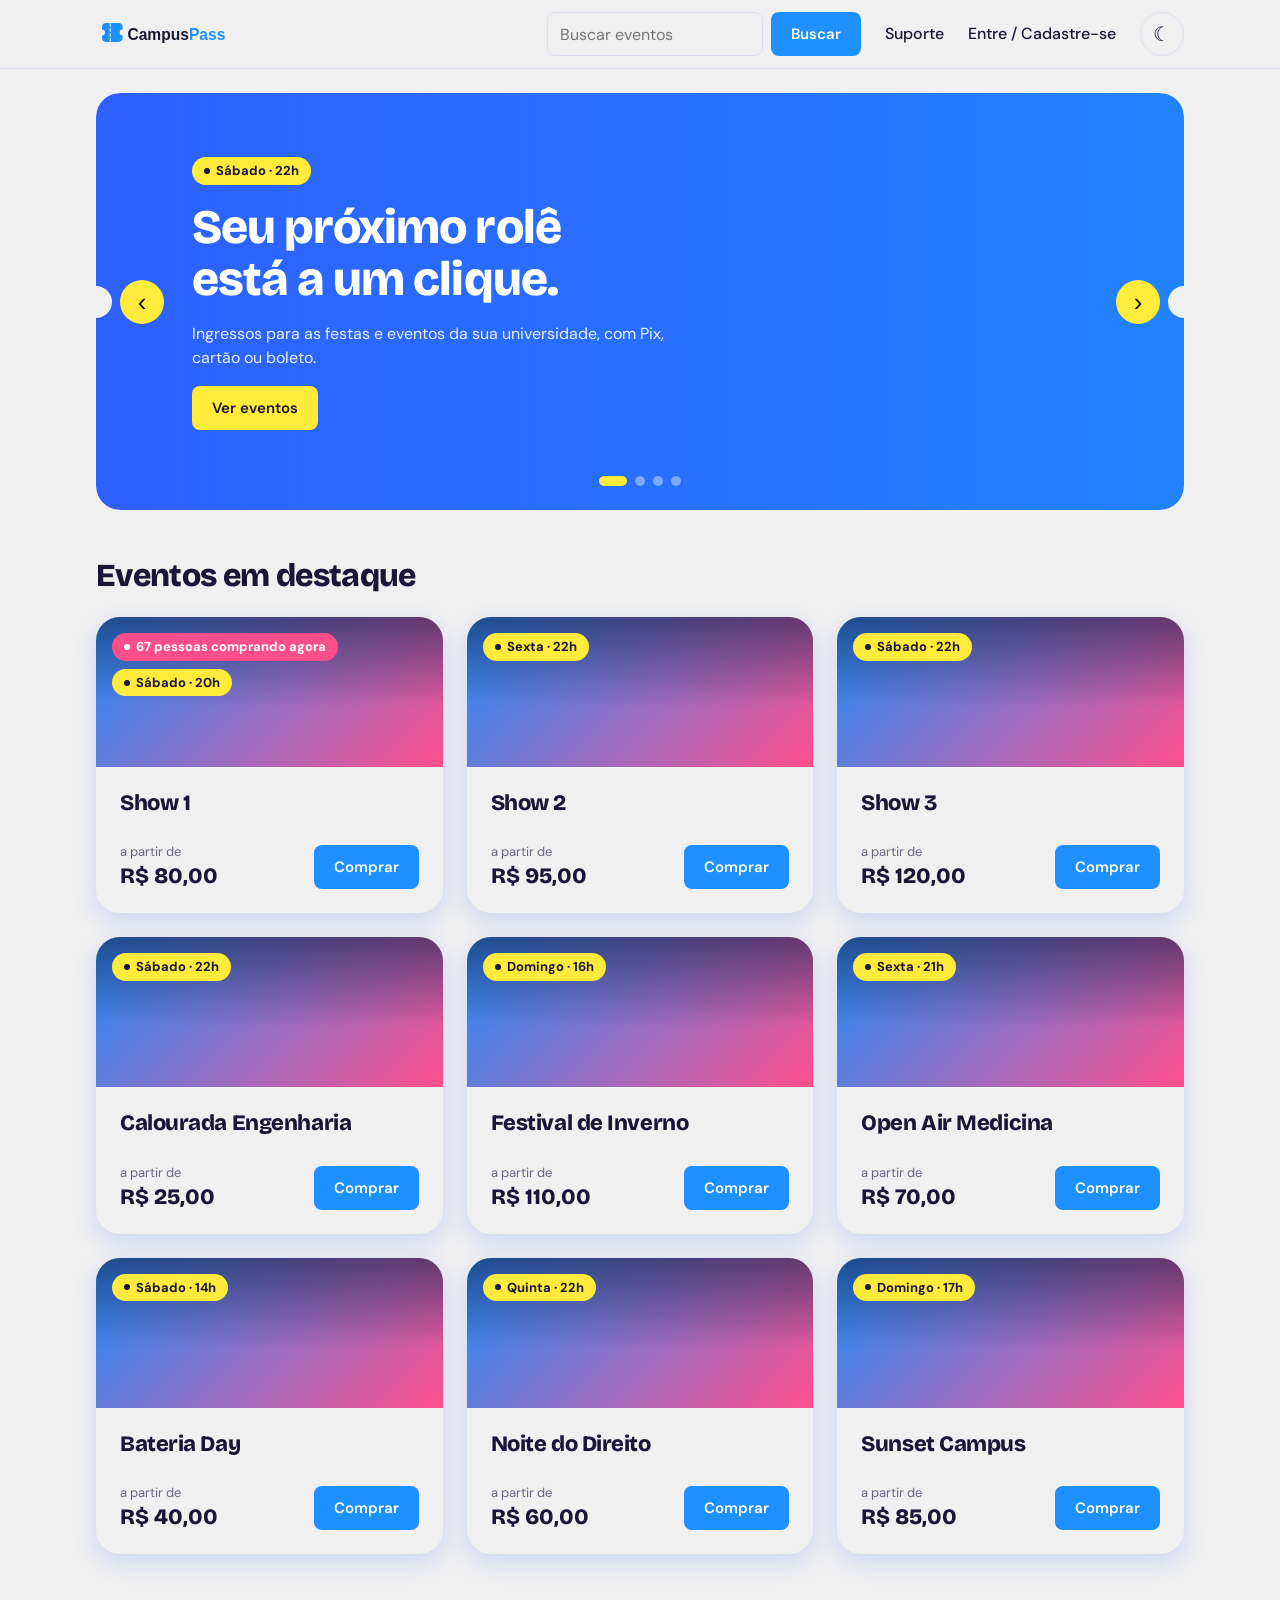
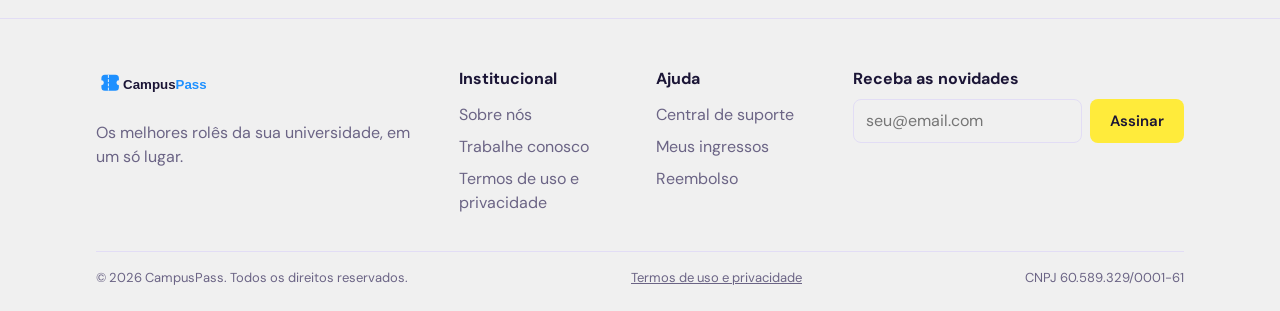
==== commit c2f38674: "correções estéticas" ====
--- a/index.html
+++ b/index.html
@@ -1,13 +1,13 @@
 <!DOCTYPE html>
 <html lang="pt-br"><head><meta charset="UTF-8">
   <meta name="viewport" content="width=device-width, initial-scale=1.0">
-  <link rel="icon" type="image/svg+xml" sizes="any" href="favicon.svg?v=2">
+  <link rel="icon" type="image/svg+xml" sizes="any" href="favicon.svg">
   <link rel="preconnect" href="https://fonts.googleapis.com">
   <link rel="preconnect" href="https://fonts.gstatic.com" crossorigin>
   <link href="https://fonts.googleapis.com/css2?family=Bricolage+Grotesque:wght@600;800&family=DM+Sans:wght@400;500;600;700&display=swap" rel="stylesheet">
   <script>try{var t=localStorage.getItem('campuspass_tema');if(t)document.documentElement.dataset.theme=t}catch(e){}</script>
   <link rel="stylesheet" href="styles.css">
-  <title>CampusPass</title>
+  <title>Campus Pass</title>
 </head>
 <body data-page="index">
 <main class="wrap">
--- a/styles.css
+++ b/styles.css
@@ -34,7 +34,7 @@
 
   /* Cores de uso (mudam no tema escuro) */
   --bg:      var(--paper);
-  --surface: #FFFFFF;
+  --surface: #F0F0F0;
   --text:    var(--night);
   --muted:   #6B6485;
   --line:    #E2DDF5;
